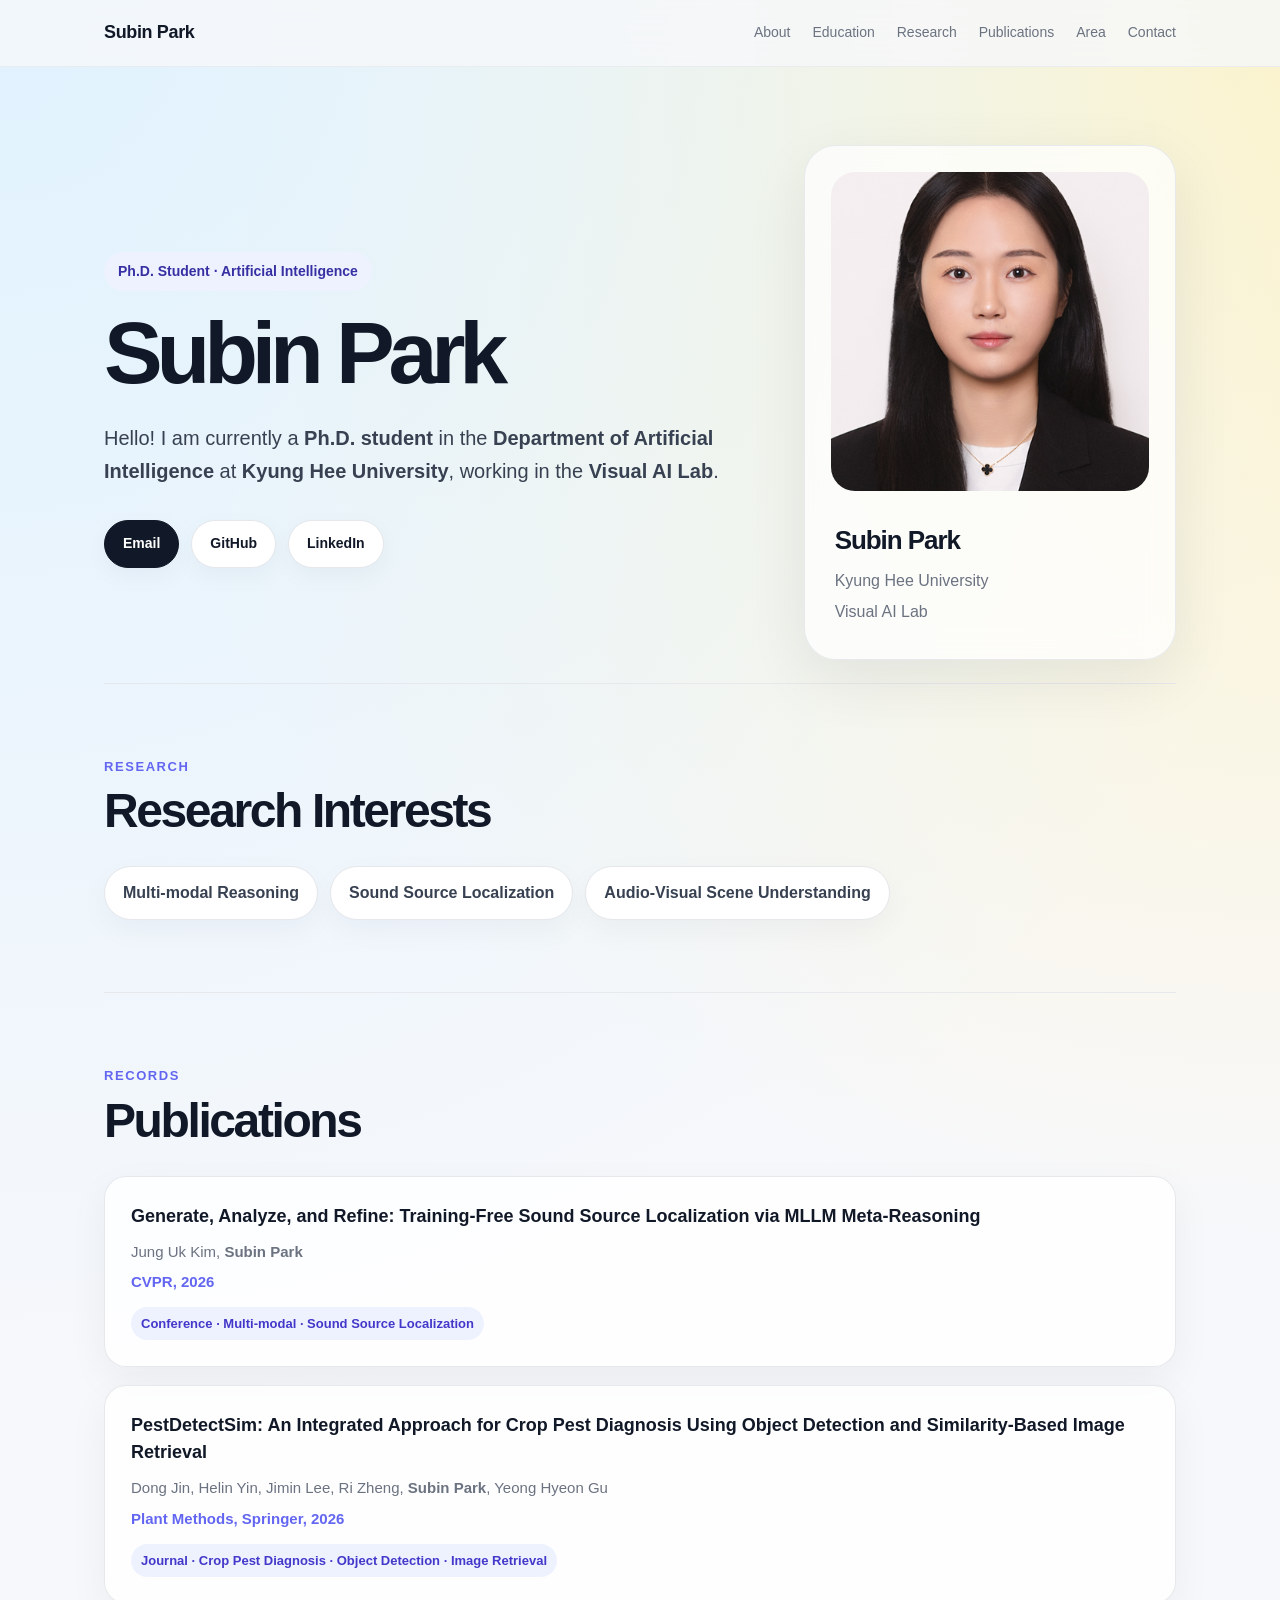
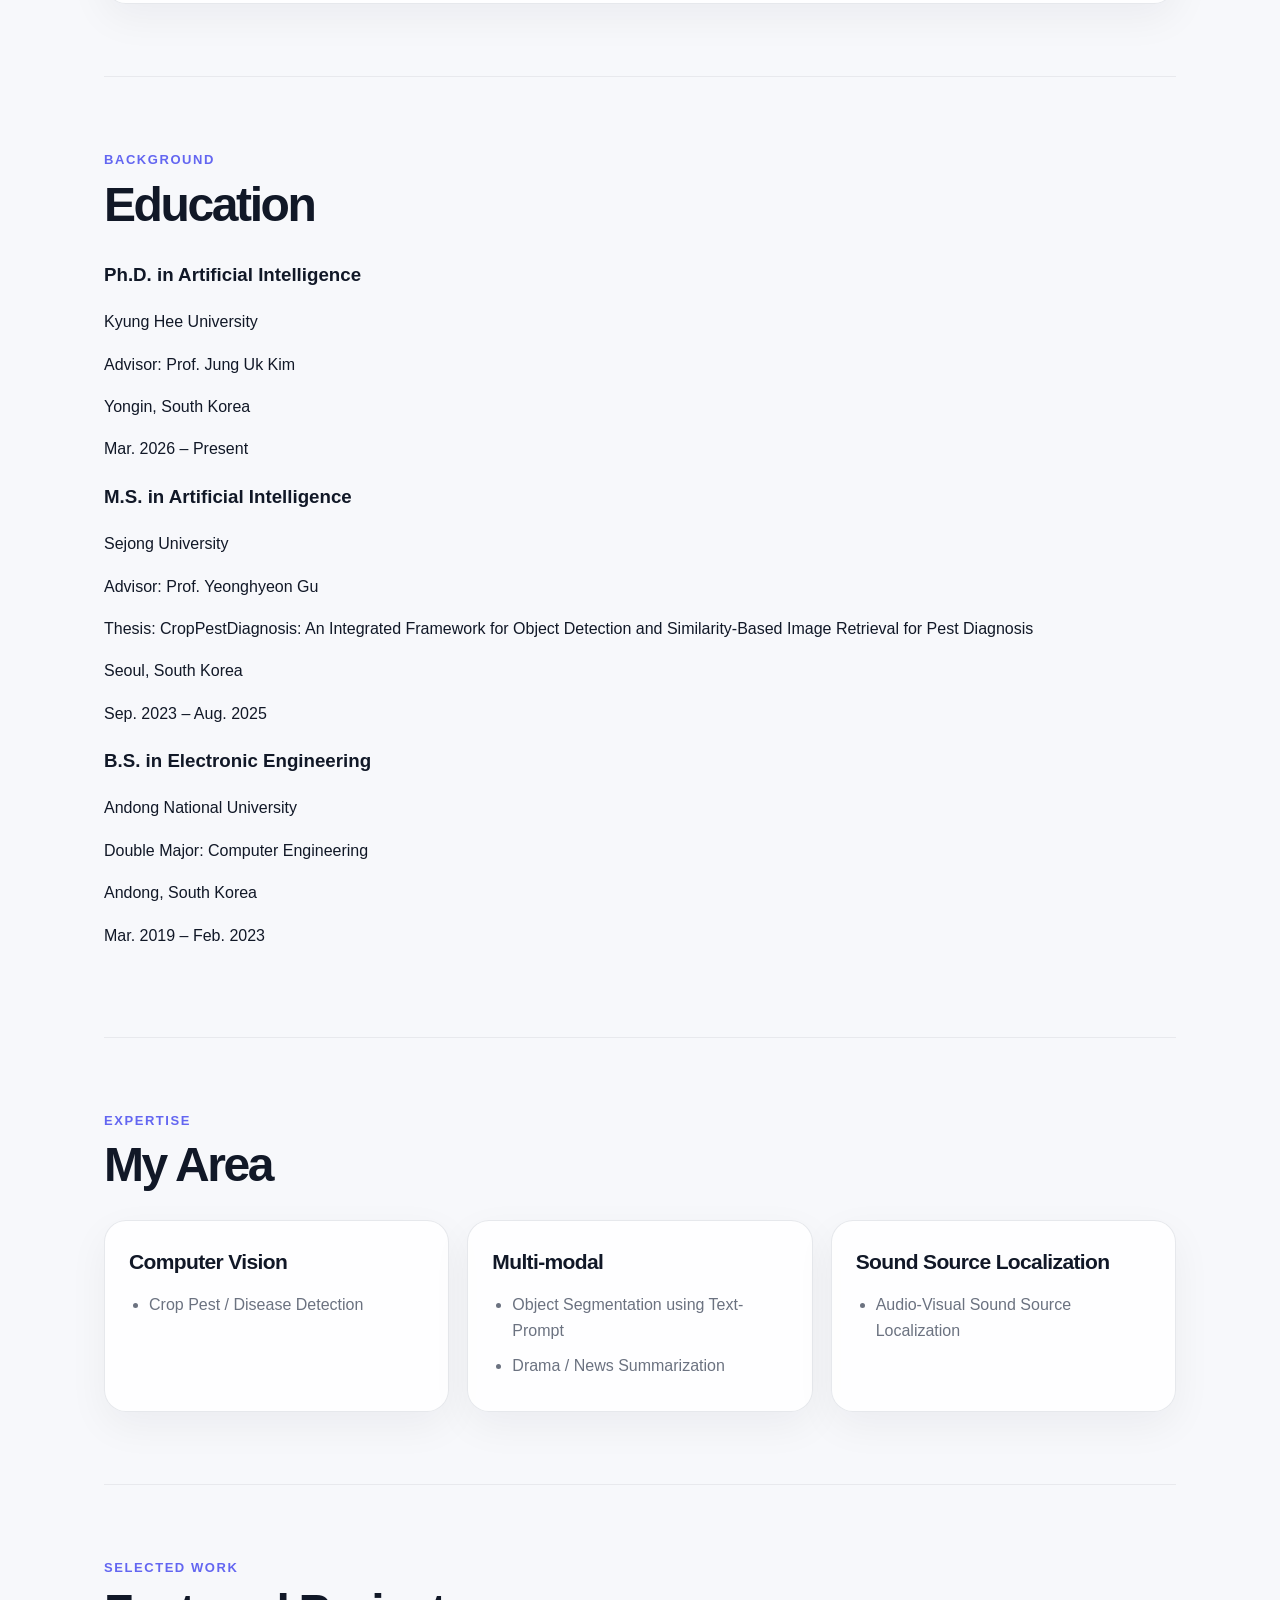
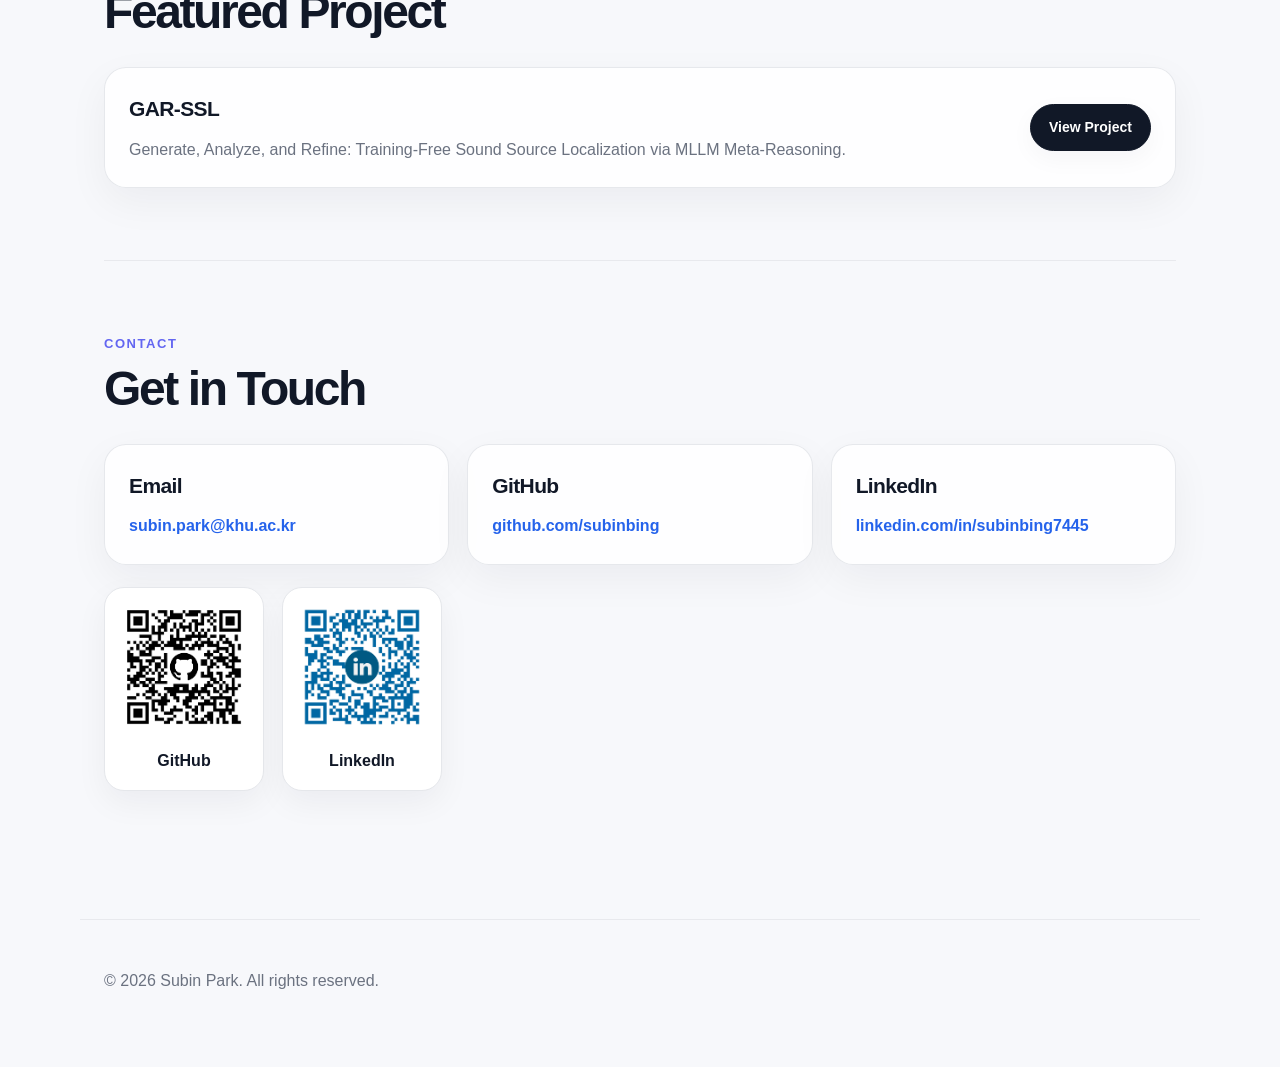
==== index.html @ 27c2e856 "Remove publication item from index.html Removed publication details for CropPestDiagnosis." ====
<!DOCTYPE html>
<html lang="en">
<head>
  <meta charset="UTF-8" />
  <meta name="viewport" content="width=device-width, initial-scale=1.0" />
  <title>Subin Park</title>
  <link rel="stylesheet" href="style.css" />
</head>

<body>
  <header class="site-header">
    <nav class="nav">
      <a href="#about" class="logo">Subin Park</a>
      <div class="nav-links">
        <a href="#about">About</a>
        <a href="#education">Education</a>
        <a href="#research">Research</a>
        <a href="#publications">Publications</a>
        <a href="#area">Area</a>
        <a href="#contact">Contact</a>
      </div>
    </nav>
  </header>

  <main>
    <!-- Hero -->
    <section id="about" class="hero">
      <div class="hero-text">
        <p class="eyebrow">Ph.D. Student · Artificial Intelligence</p>
        <h1>Subin Park</h1>

        <p class="intro">
          Hello! I am currently a <strong>Ph.D. student</strong> in the
          <strong>Department of Artificial Intelligence</strong> at
          <strong>Kyung Hee University</strong>, working in the
          <strong>Visual AI Lab</strong>.
        </p>

        <div class="hero-buttons">
          <a href="mailto:subin.park@khu.ac.kr" class="button primary">Email</a>
          <a href="https://github.com/subinbing" class="button" target="_blank">GitHub</a>
          <a href="https://www.linkedin.com/in/subinbing7445/" class="button" target="_blank">LinkedIn</a>
        </div>
      </div>

      <div class="hero-card">
        <img src="assets/profile.jpg" alt="Subin Park" class="profile-img" />
        <div class="profile-info">
          <h2>Subin Park</h2>
          <p>Kyung Hee University</p>
          <p>Visual AI Lab</p>
        </div>
      </div>
    </section>

    <!-- Research Interests -->
    <section id="research" class="section">
      <div class="section-title">
        <span>Research</span>
        <h2>Research Interests</h2>
      </div>
    
      <div class="tag-list">
        <span>Multi-modal Reasoning</span>
        <span>Sound Source Localization</span>
        <span>Audio-Visual Scene Understanding</span>
      </div>
    </section>

    <!-- Publications -->
    <section id="publications" class="section">
      <div class="section-title">
        <span>Records</span>
        <h2>Publications</h2>
      </div>

      <div class="publication-list">
        <div class="publication-item">
          <p class="pub-title">
            Generate, Analyze, and Refine: Training-Free Sound Source Localization via MLLM Meta-Reasoning
          </p>
          <p class="pub-authors">
            Jung Uk Kim, <strong>Subin Park</strong>
          </p>
          <p class="pub-venue">
            CVPR, 2026
          </p>
          <p class="pub-tags">
            Conference · Multi-modal · Sound Source Localization
          </p>
        </div>

        <div class="publication-item">
          <p class="pub-title">
            PestDetectSim: An Integrated Approach for Crop Pest Diagnosis Using Object Detection and Similarity-Based Image Retrieval
          </p>
          <p class="pub-authors">
            Dong Jin, Helin Yin, Jimin Lee, Ri Zheng, <strong>Subin Park</strong>, Yeong Hyeon Gu
          </p>
          <p class="pub-venue">
            Plant Methods, Springer, 2026
          </p>
          <p class="pub-tags">
            Journal · Crop Pest Diagnosis · Object Detection · Image Retrieval
          </p>
        </div>
      </div>
    </section>

    <!-- Education -->
    <section id="education" class="section">
      <div class="section-title">
        <span>Background</span>
        <h2>Education</h2>
      </div>
    
      <div class="education-list">
        <div class="education-item">
          <div class="education-main">
            <div>
              <h3>Ph.D. in Artificial Intelligence</h3>
              <p class="education-school">Kyung Hee University</p>
              <p class="education-detail">
                Advisor: Prof. Jung Uk Kim
              </p>
            </div>
    
            <div class="education-meta">
              <p>Yongin, South Korea</p>
              <p>Mar. 2026 – Present</p>
            </div>
          </div>
        </div>
    
        <div class="education-item">
          <div class="education-main">
            <div>
              <h3>M.S. in Artificial Intelligence</h3>
              <p class="education-school">Sejong University</p>
              <p class="education-detail">
                Advisor: Prof. Yeonghyeon Gu
              </p>
              <p class="education-detail">
                Thesis: CropPestDiagnosis: An Integrated Framework for Object Detection and
                Similarity-Based Image Retrieval for Pest Diagnosis
              </p>
            </div>
    
            <div class="education-meta">
              <p>Seoul, South Korea</p>
              <p>Sep. 2023 – Aug. 2025</p>
            </div>
          </div>
        </div>
    
        <div class="education-item">
          <div class="education-main">
            <div>
              <h3>B.S. in Electronic Engineering</h3>
              <p class="education-school">Andong National University</p>
              <p class="education-detail">
                Double Major: Computer Engineering
              </p>
            </div>
    
            <div class="education-meta">
              <p>Andong, South Korea</p>
              <p>Mar. 2019 – Feb. 2023</p>
            </div>
          </div>
        </div>
      </div>
    </section>
    
    <!-- My Area -->
    <section id="area" class="section">
      <div class="section-title">
        <span>Expertise</span>
        <h2>My Area</h2>
      </div>

      <div class="area-grid">
        <div class="area-card">
          <h3>Computer Vision</h3>
          <ul>
            <li>Crop Pest / Disease Detection</li>
          </ul>
        </div>

        <div class="area-card">
          <h3>Multi-modal</h3>
          <ul>
            <li>Object Segmentation using Text-Prompt</li>
            <li>Drama / News Summarization</li>
          </ul>
        </div>

        <div class="area-card">
          <h3>Sound Source Localization</h3>
          <ul>
            <li>Audio-Visual Sound Source Localization</li>
          </ul>
        </div>
      </div>
    </section>

    <!-- Featured Project -->
    <section class="section">
      <div class="section-title">
        <span>Selected Work</span>
        <h2>Featured Project</h2>
      </div>

      <div class="project-card">
        <div>
          <h3>GAR-SSL</h3>
          <p>
            Generate, Analyze, and Refine: Training-Free Sound Source Localization
            via MLLM Meta-Reasoning.
          </p>
        </div>
        <a href="https://visualaikhu.github.io/GAR-SSL/" target="_blank" class="button primary">
          View Project
        </a>
      </div>
    </section>

    <!-- Contact -->
    <section id="contact" class="section contact-section">
      <div class="section-title">
        <span>Contact</span>
        <h2>Get in Touch</h2>
      </div>

      <div class="contact-grid">
        <div class="contact-card">
          <h3>Email</h3>
          <a href="mailto:subin.park@khu.ac.kr">subin.park@khu.ac.kr</a>
        </div>

        <div class="contact-card">
          <h3>GitHub</h3>
          <a href="https://github.com/subinbing" target="_blank">github.com/subinbing</a>
        </div>

        <div class="contact-card">
          <h3>LinkedIn</h3>
          <a href="https://www.linkedin.com/in/subinbing7445/" target="_blank">linkedin.com/in/subinbing7445</a>
        </div>
      </div>

      <div class="qr-grid">
        <div class="qr-card">
          <img src="assets/qr-code-github.png" alt="GitHub QR Code" />
          <p>GitHub</p>
        </div>

        <div class="qr-card">
          <img src="assets/qr-code-linkedin.png" alt="LinkedIn QR Code" />
          <p>LinkedIn</p>
        </div>
      </div>
    </section>
  </main>

  <footer>
    <p>© 2026 Subin Park. All rights reserved.</p>
  </footer>
</body>
</html>
---- style.css ----
:root {
  --bg: #f7f8fb;
  --card: #ffffff;
  --text: #111827;
  --muted: #6b7280;
  --line: #e5e7eb;
  --primary: #111827;
  --soft: #eef2ff;
  --radius: 22px;
  --shadow: 0 20px 60px rgba(15, 23, 42, 0.08);
}

* {
  box-sizing: border-box;
}

html {
  scroll-behavior: smooth;
}

body {
  margin: 0;
  font-family: Inter, -apple-system, BlinkMacSystemFont, "Segoe UI", Arial, sans-serif;
  color: var(--text);
  background:
    radial-gradient(circle at top left, #e0f2fe 0, transparent 32%),
    radial-gradient(circle at top right, #fef3c7 0, transparent 28%),
    var(--bg);
  line-height: 1.65;
}

a {
  color: inherit;
}

.site-header {
  position: sticky;
  top: 0;
  z-index: 10;
  background: rgba(247, 248, 251, 0.8);
  backdrop-filter: blur(16px);
  border-bottom: 1px solid rgba(229, 231, 235, 0.7);
}

.nav {
  max-width: 1120px;
  margin: 0 auto;
  padding: 18px 24px;
  display: flex;
  align-items: center;
  justify-content: space-between;
}

.logo {
  font-weight: 800;
  font-size: 18px;
  text-decoration: none;
  letter-spacing: -0.02em;
}

.nav-links {
  display: flex;
  gap: 22px;
  font-size: 14px;
}

.nav-links a {
  color: var(--muted);
  text-decoration: none;
  transition: color 0.2s ease;
}

.nav-links a:hover {
  color: var(--text);
}

main {
  max-width: 1120px;
  margin: 0 auto;
  padding: 56px 24px;
}

.hero {
  min-height: 560px;
  display: grid;
  grid-template-columns: 1.4fr 0.8fr;
  align-items: center;
  gap: 48px;
}

.eyebrow {
  display: inline-flex;
  padding: 8px 14px;
  border-radius: 999px;
  background: var(--soft);
  color: #3730a3;
  font-weight: 700;
  font-size: 14px;
  margin-bottom: 20px;
}

.hero h1 {
  margin: 0;
  font-size: clamp(48px, 8vw, 88px);
  line-height: 0.95;
  letter-spacing: -0.07em;
}

.intro {
  max-width: 720px;
  margin: 28px 0 0;
  color: #374151;
  font-size: 20px;
}

.hero-buttons {
  display: flex;
  flex-wrap: wrap;
  gap: 12px;
  margin-top: 32px;
}

.button {
  display: inline-flex;
  align-items: center;
  justify-content: center;
  min-height: 44px;
  padding: 11px 18px;
  border-radius: 999px;
  border: 1px solid var(--line);
  background: var(--card);
  color: var(--text);
  text-decoration: none;
  font-weight: 700;
  font-size: 14px;
  box-shadow: 0 8px 24px rgba(15, 23, 42, 0.04);
  transition: transform 0.2s ease, box-shadow 0.2s ease;
}

.button:hover {
  transform: translateY(-2px);
  box-shadow: 0 14px 34px rgba(15, 23, 42, 0.1);
}

.button.primary {
  background: var(--primary);
  color: white;
  border-color: var(--primary);
}

.hero-card {
  background: rgba(255, 255, 255, 0.72);
  backdrop-filter: blur(18px);
  border: 1px solid rgba(229, 231, 235, 0.9);
  border-radius: 32px;
  padding: 26px;
  box-shadow: var(--shadow);
}

.profile-img {
  width: 100%;
  aspect-ratio: 1 / 1;
  object-fit: cover;
  border-radius: 24px;
  background: #eef2f7;
}

.profile-info {
  padding: 20px 4px 4px;
}

.profile-info h2 {
  margin: 0 0 6px;
  font-size: 26px;
  letter-spacing: -0.04em;
}

.profile-info p {
  margin: 4px 0;
  color: var(--muted);
}

.section {
  padding: 72px 0;
  border-top: 1px solid rgba(229, 231, 235, 0.85);
}

.section-title {
  margin-bottom: 28px;
}

.section-title span {
  display: block;
  color: #6366f1;
  font-weight: 800;
  font-size: 13px;
  text-transform: uppercase;
  letter-spacing: 0.12em;
  margin-bottom: 8px;
}

.section-title h2 {
  margin: 0;
  font-size: clamp(32px, 4vw, 48px);
  line-height: 1.1;
  letter-spacing: -0.05em;
}

.tag-list {
  display: flex;
  flex-wrap: wrap;
  gap: 12px;
}

.tag-list span {
  padding: 13px 18px;
  border-radius: 999px;
  background: var(--card);
  border: 1px solid var(--line);
  color: #374151;
  font-weight: 700;
  box-shadow: 0 10px 30px rgba(15, 23, 42, 0.04);
}

.link-grid,
.area-grid,
.contact-grid {
  display: grid;
  grid-template-columns: repeat(4, 1fr);
  gap: 18px;
}

.link-card,
.area-card,
.contact-card,
.project-card {
  background: rgba(255, 255, 255, 0.82);
  border: 1px solid rgba(229, 231, 235, 0.95);
  border-radius: var(--radius);
  padding: 24px;
  box-shadow: 0 14px 40px rgba(15, 23, 42, 0.05);
}

.link-card {
  min-height: 170px;
  text-decoration: none;
  transition: transform 0.2s ease, box-shadow 0.2s ease;
}

.link-card:hover {
  transform: translateY(-4px);
  box-shadow: var(--shadow);
}

.link-card h3,
.area-card h3,
.contact-card h3,
.project-card h3 {
  margin: 0 0 10px;
  font-size: 21px;
  letter-spacing: -0.03em;
}

.link-card p,
.area-card p,
.contact-card p,
.project-card p {
  margin: 0;
  color: var(--muted);
}

.timeline {
  display: grid;
  gap: 18px;
}

.timeline-item {
  display: grid;
  grid-template-columns: 180px 1fr;
  gap: 24px;
  padding: 26px;
  background: rgba(255, 255, 255, 0.82);
  border: 1px solid rgba(229, 231, 235, 0.95);
  border-radius: var(--radius);
  box-shadow: 0 14px 40px rgba(15, 23, 42, 0.04);
}

.timeline-date {
  color: #6366f1;
  font-weight: 800;
}

.timeline-content h3 {
  margin: 0 0 6px;
  font-size: 24px;
  letter-spacing: -0.03em;
}

.timeline-content p {
  margin: 5px 0;
  color: var(--muted);
}

.timeline-content .degree {
  color: var(--text);
  font-weight: 800;
}

.area-grid {
  grid-template-columns: repeat(3, 1fr);
}

.area-card ul {
  margin: 12px 0 0;
  padding-left: 20px;
  color: var(--muted);
}

.area-card li {
  margin: 8px 0;
}

.project-card {
  display: flex;
  align-items: center;
  justify-content: space-between;
  gap: 24px;
}

.project-card p {
  max-width: 720px;
}

.contact-grid {
  grid-template-columns: repeat(3, 1fr);
}

.contact-card a {
  color: #2563eb;
  word-break: break-word;
  text-decoration: none;
  font-weight: 700;
}

.qr-grid {
  display: flex;
  gap: 18px;
  margin-top: 22px;
  flex-wrap: wrap;
}

.qr-card {
  width: 160px;
  padding: 16px;
  border-radius: 20px;
  background: white;
  border: 1px solid var(--line);
  text-align: center;
  box-shadow: 0 12px 32px rgba(15, 23, 42, 0.05);
}

.qr-card img {
  width: 100%;
  border-radius: 14px;
}

.qr-card p {
  margin: 10px 0 0;
  font-weight: 800;
}

footer {
  max-width: 1120px;
  margin: 0 auto;
  padding: 32px 24px 56px;
  color: var(--muted);
  border-top: 1px solid rgba(229, 231, 235, 0.85);
}

@media (max-width: 900px) {
  .hero {
    grid-template-columns: 1fr;
    min-height: auto;
  }

  .link-grid {
    grid-template-columns: repeat(2, 1fr);
  }

  .area-grid,
  .contact-grid {
    grid-template-columns: 1fr;
  }

  .timeline-item {
    grid-template-columns: 1fr;
  }

  .project-card {
    align-items: flex-start;
    flex-direction: column;
  }
}

@media (max-width: 640px) {
  .nav {
    align-items: flex-start;
    flex-direction: column;
    gap: 12px;
  }

  .nav-links {
    flex-wrap: wrap;
    gap: 12px;
  }

  main {
    padding: 36px 18px;
  }

  .hero h1 {
    font-size: 54px;
  }

  .intro {
    font-size: 17px;
  }

  .link-grid {
    grid-template-columns: 1fr;
  }
}

.publication-list {
  display: grid;
  gap: 18px;
}

.publication-item {
  background: rgba(255, 255, 255, 0.82);
  border: 1px solid rgba(229, 231, 235, 0.95);
  border-radius: var(--radius);
  padding: 26px;
  box-shadow: 0 14px 40px rgba(15, 23, 42, 0.05);
}

.pub-title {
  color: var(--text) !important;
  font-weight: 800;
  font-size: 18px;
  line-height: 1.5;
  margin: 0 0 10px !important;
}

.pub-authors {
  font-size: 15px;
  margin: 0 0 6px !important;
  color: var(--muted);
}

.pub-venue {
  font-size: 15px;
  color: #6366f1 !important;
  font-weight: 800;
  margin: 0 0 8px !important;
}

.pub-tags {
  display: inline-block;
  margin: 4px 0 0 !important;
  padding: 6px 10px;
  border-radius: 999px;
  background: #eef2ff;
  color: #4338ca !important;
  font-size: 13px;
  font-weight: 700;
}
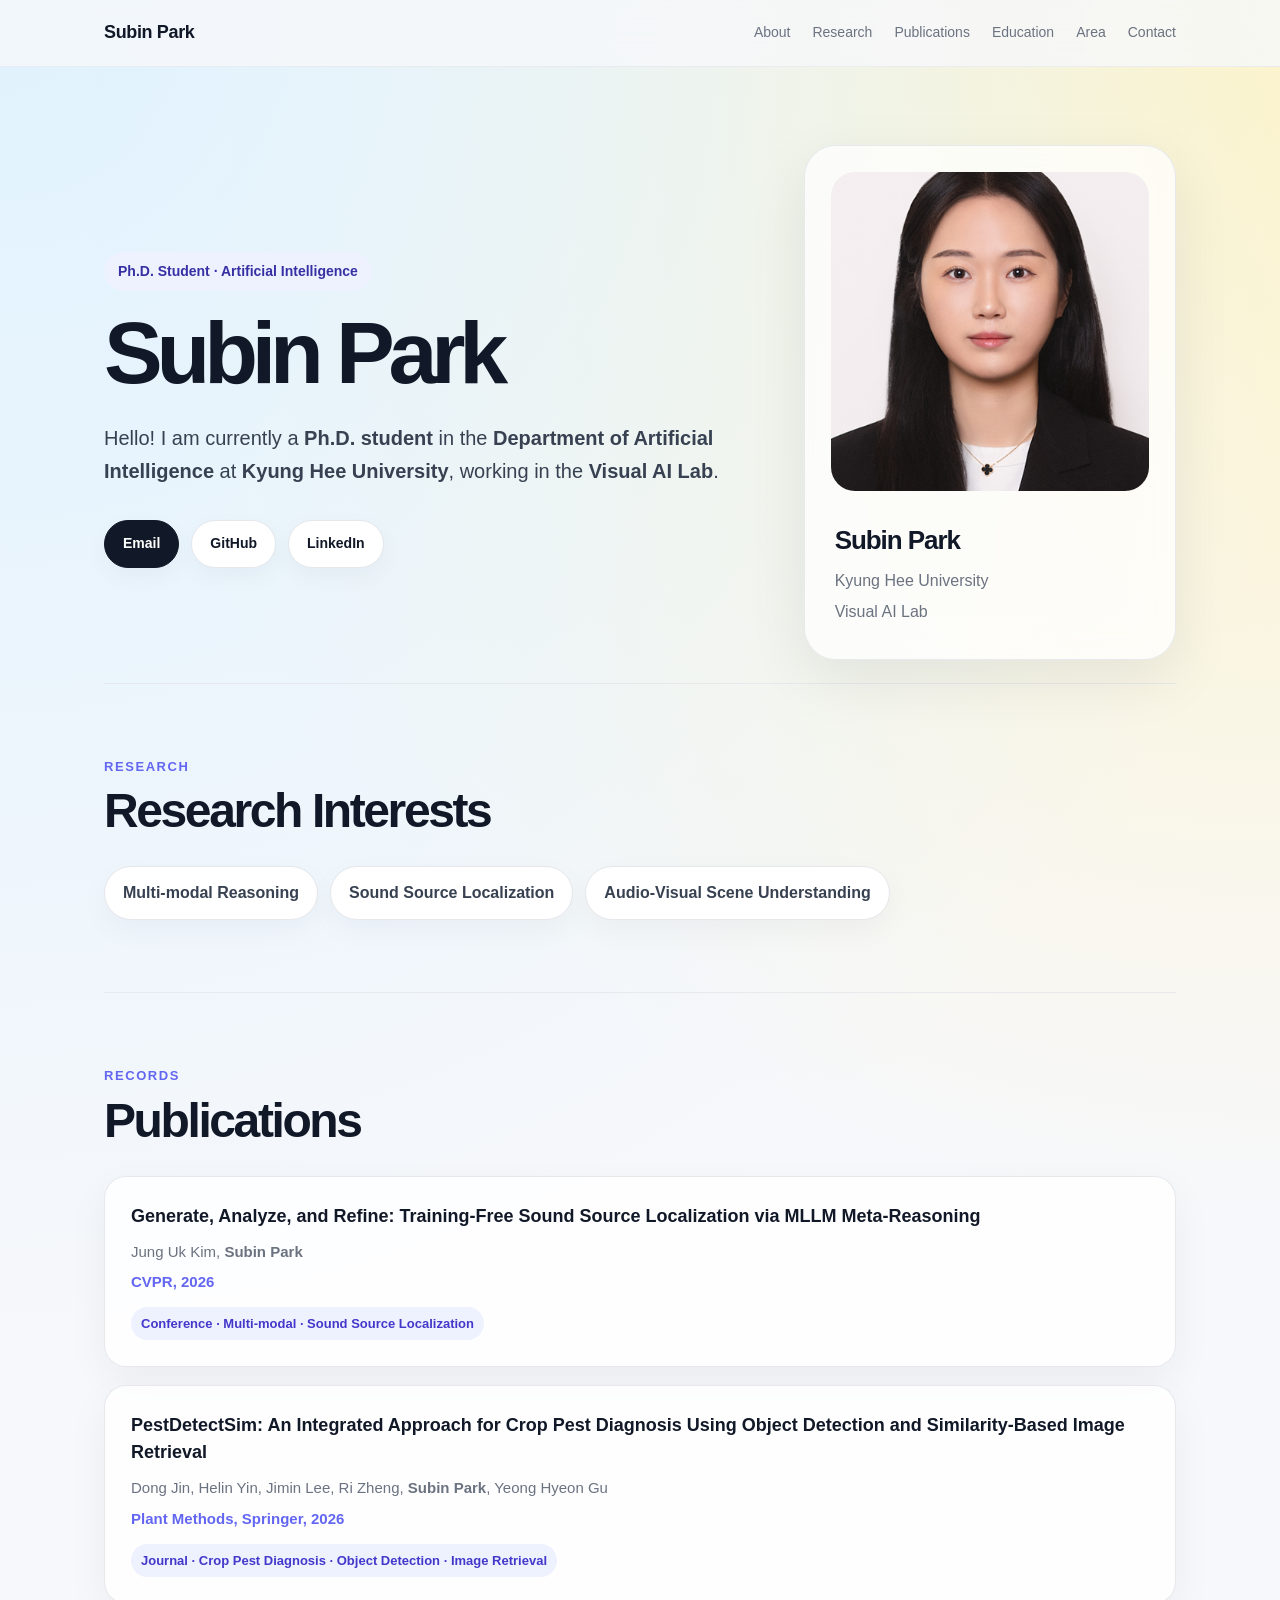
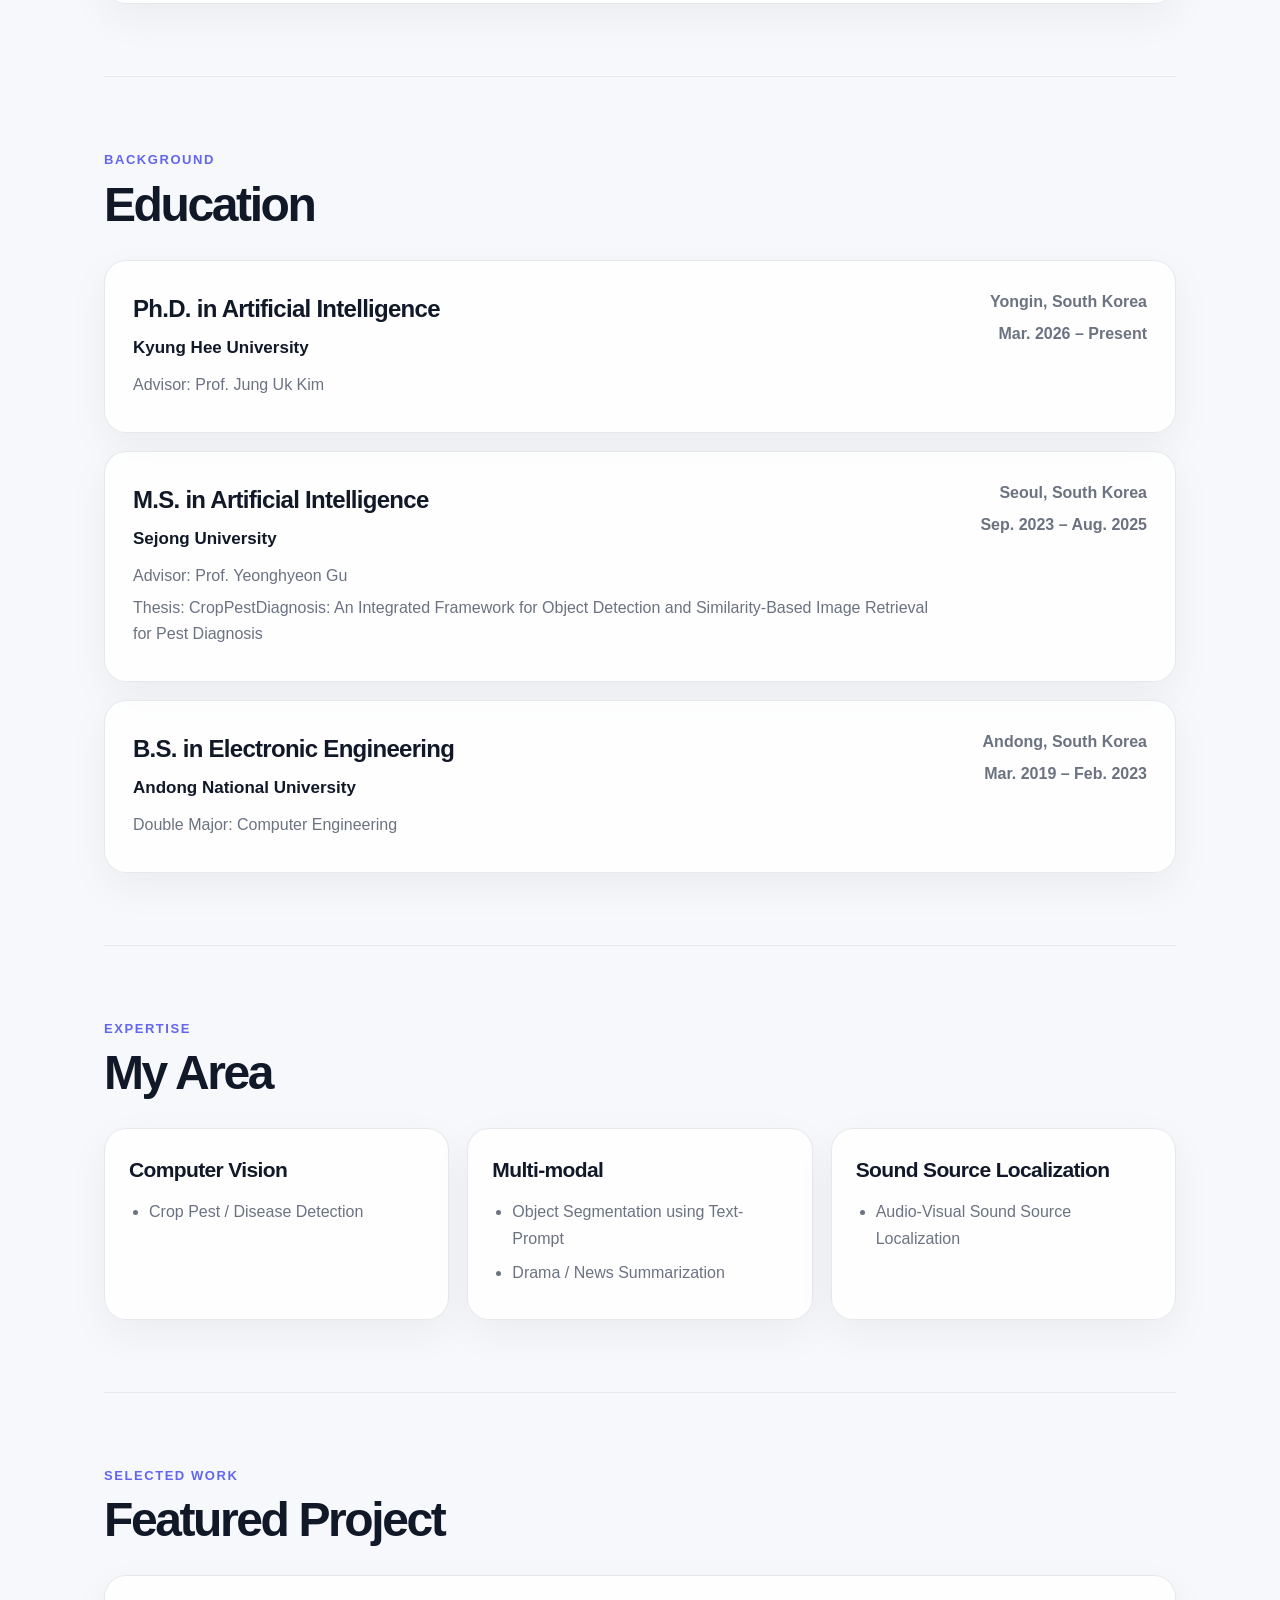
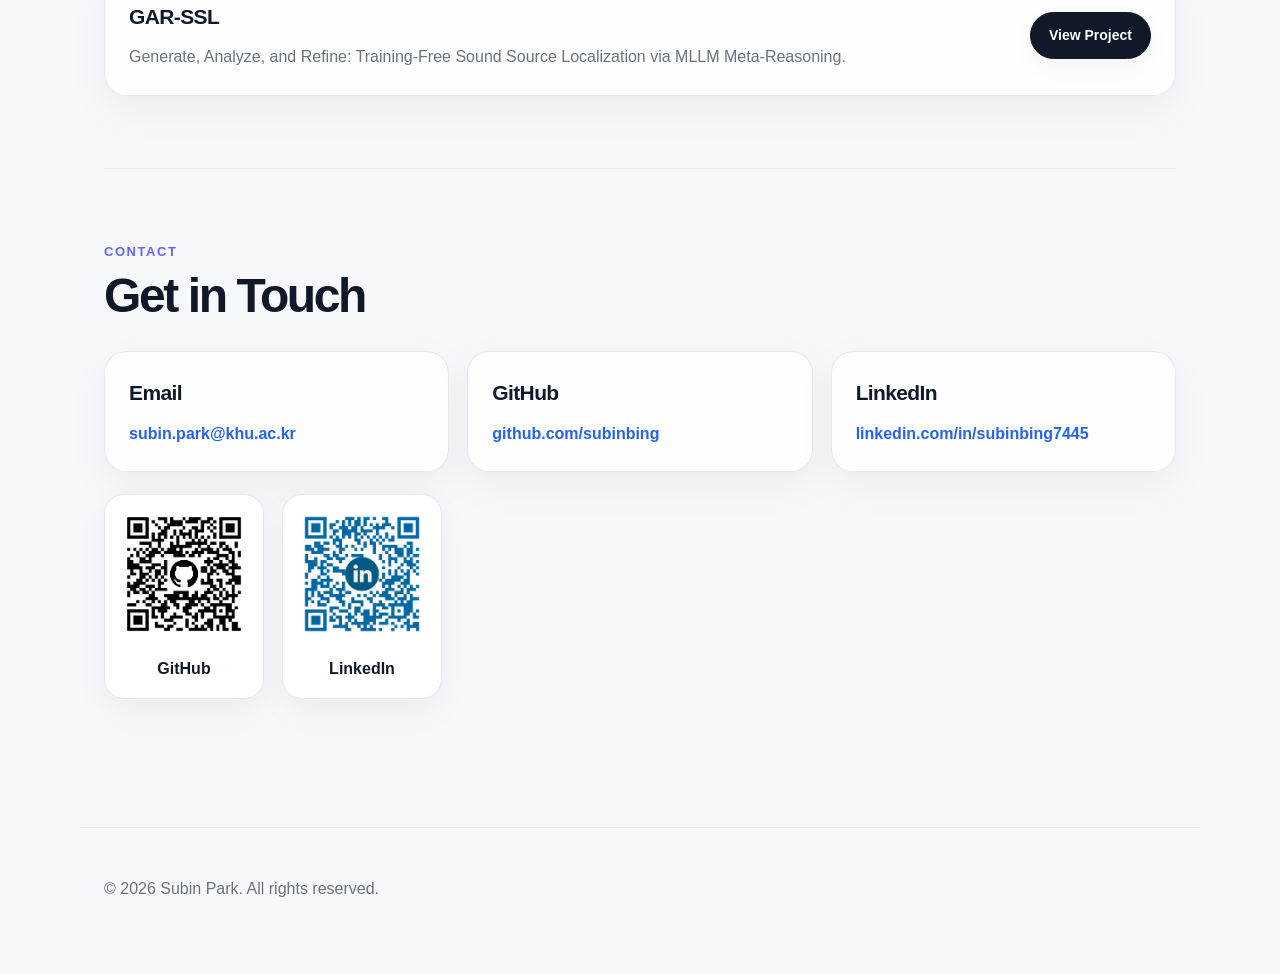
==== commit 49ffcd66: "Restore Education link in navigation" ====
--- a/index.html
+++ b/index.html
@@ -13,9 +13,9 @@
       <a href="#about" class="logo">Subin Park</a>
       <div class="nav-links">
         <a href="#about">About</a>
-        <a href="#education">Education</a>
         <a href="#research">Research</a>
         <a href="#publications">Publications</a>
+        <a href="#education">Education</a>
         <a href="#area">Area</a>
         <a href="#contact">Contact</a>
       </div>
--- a/style.css
+++ b/style.css
@@ -475,3 +475,63 @@
   font-size: 13px;
   font-weight: 700;
 }
+
+.education-list {
+  display: grid;
+  gap: 18px;
+}
+
+.education-item {
+  background: rgba(255, 255, 255, 0.82);
+  border: 1px solid rgba(229, 231, 235, 0.95);
+  border-radius: var(--radius);
+  padding: 28px;
+  box-shadow: 0 14px 40px rgba(15, 23, 42, 0.05);
+}
+
+.education-main {
+  display: grid;
+  grid-template-columns: 1fr auto;
+  gap: 24px;
+  align-items: start;
+}
+
+.education-main h3 {
+  margin: 0 0 6px;
+  font-size: 24px;
+  letter-spacing: -0.03em;
+}
+
+.education-school {
+  margin: 0 0 10px;
+  color: var(--text);
+  font-weight: 800;
+  font-size: 17px;
+}
+
+.education-detail {
+  margin: 5px 0;
+  color: var(--muted);
+}
+
+.education-meta {
+  min-width: 190px;
+  text-align: right;
+  color: var(--muted);
+  font-weight: 700;
+}
+
+.education-meta p {
+  margin: 0 0 6px;
+}
+
+@media (max-width: 900px) {
+  .education-main {
+    grid-template-columns: 1fr;
+  }
+
+  .education-meta {
+    text-align: left;
+    min-width: auto;
+  }
+}
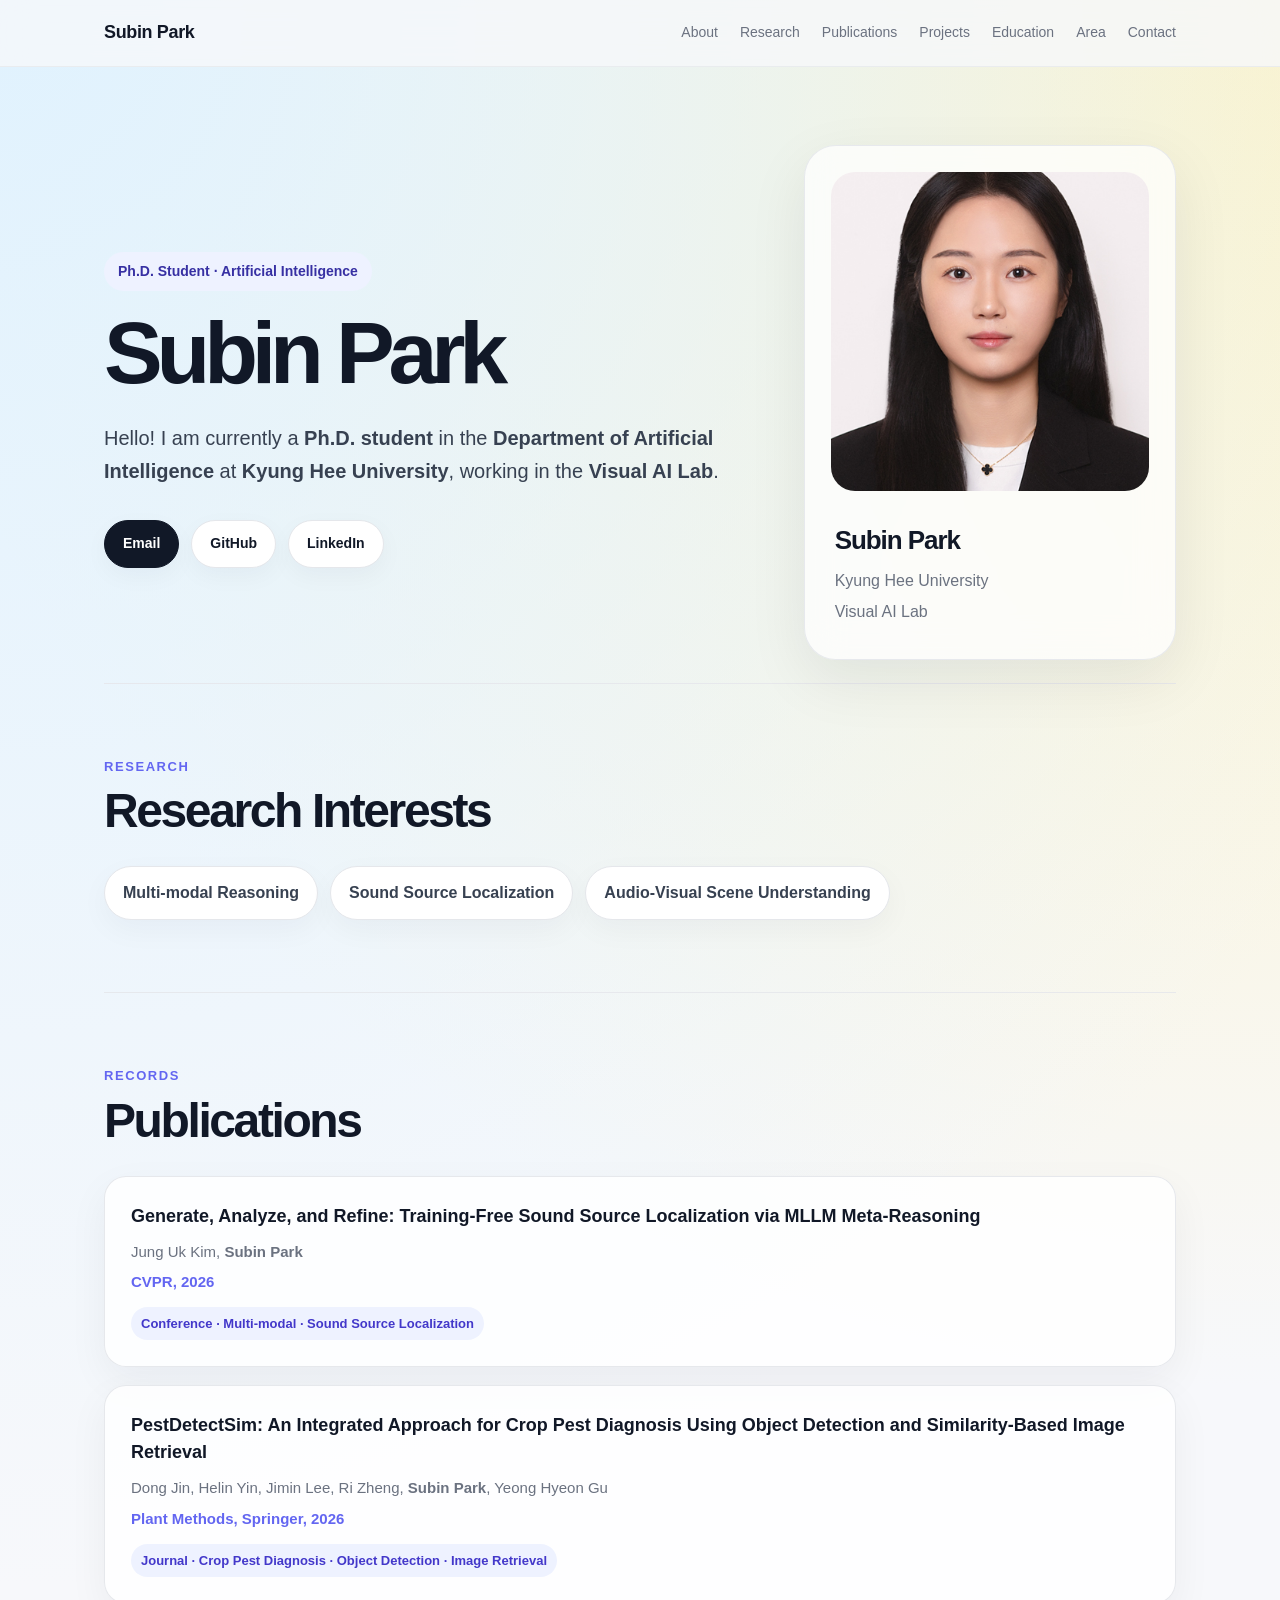
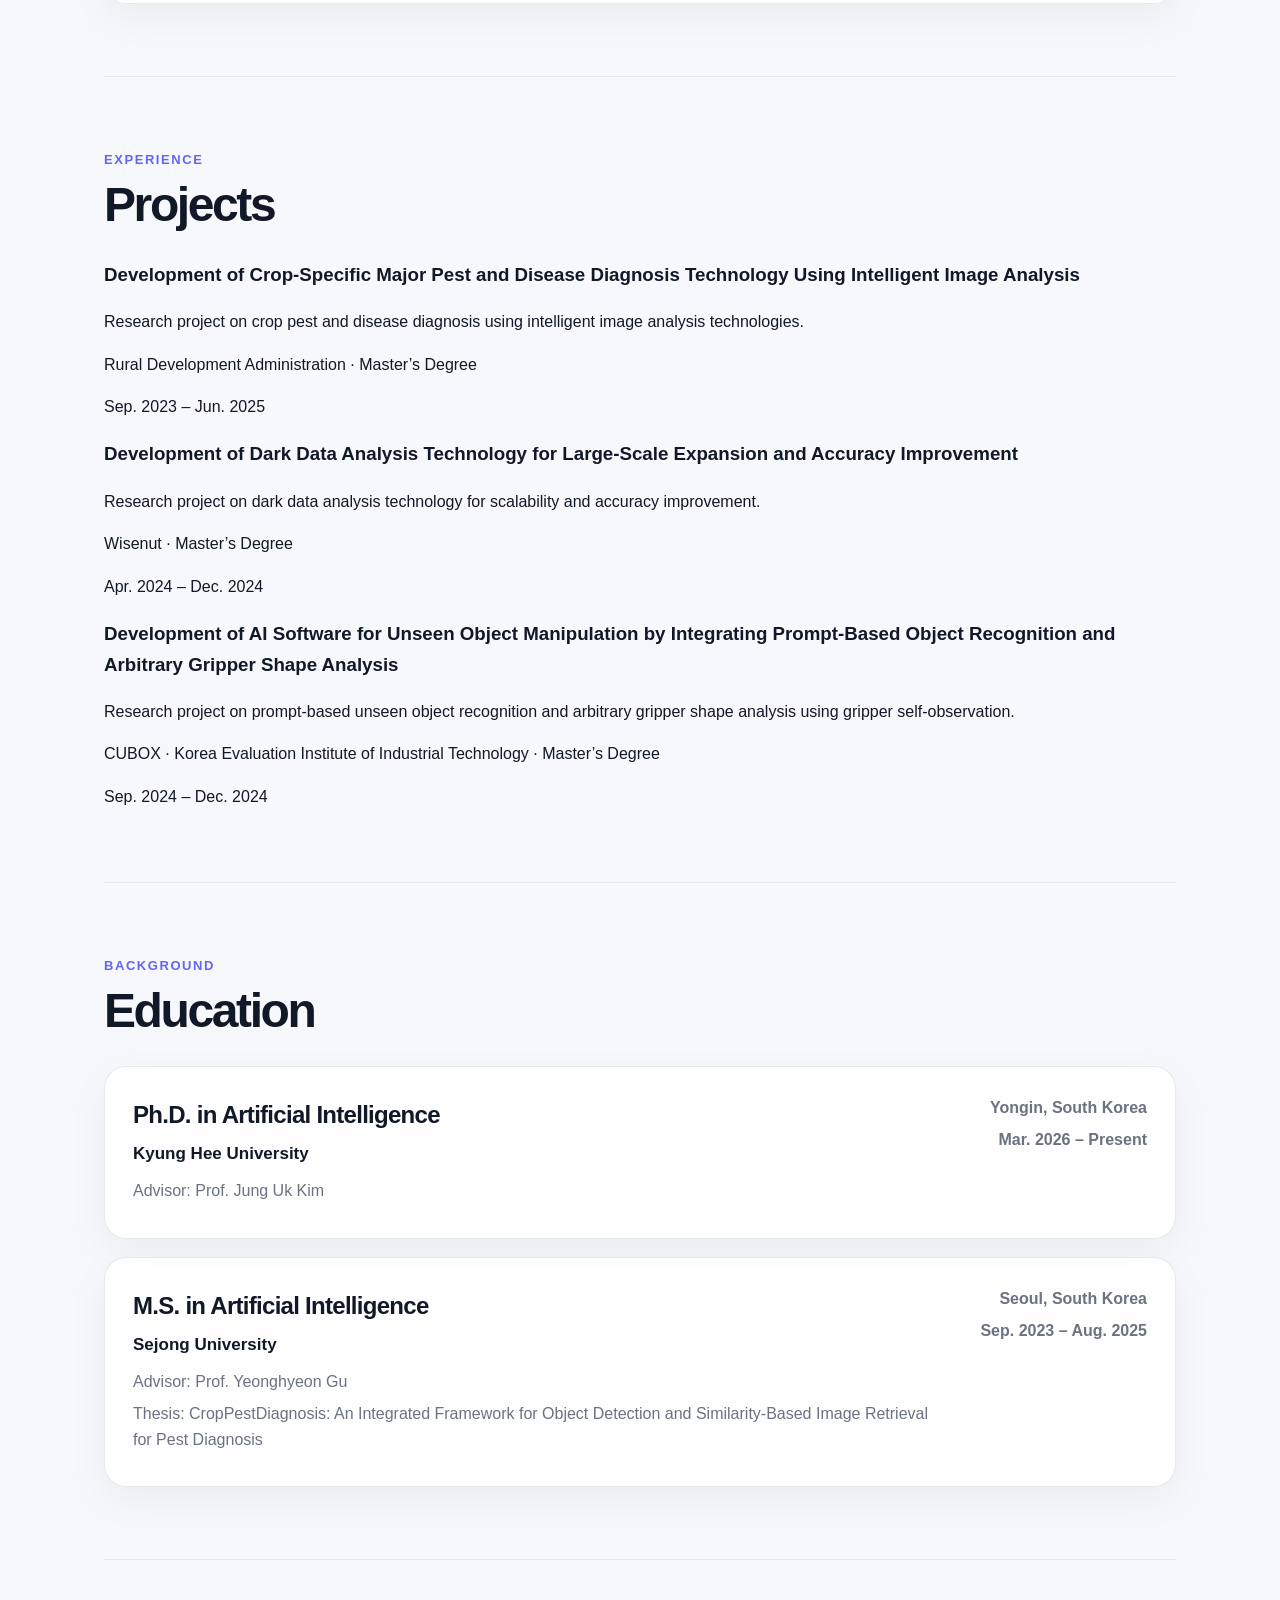
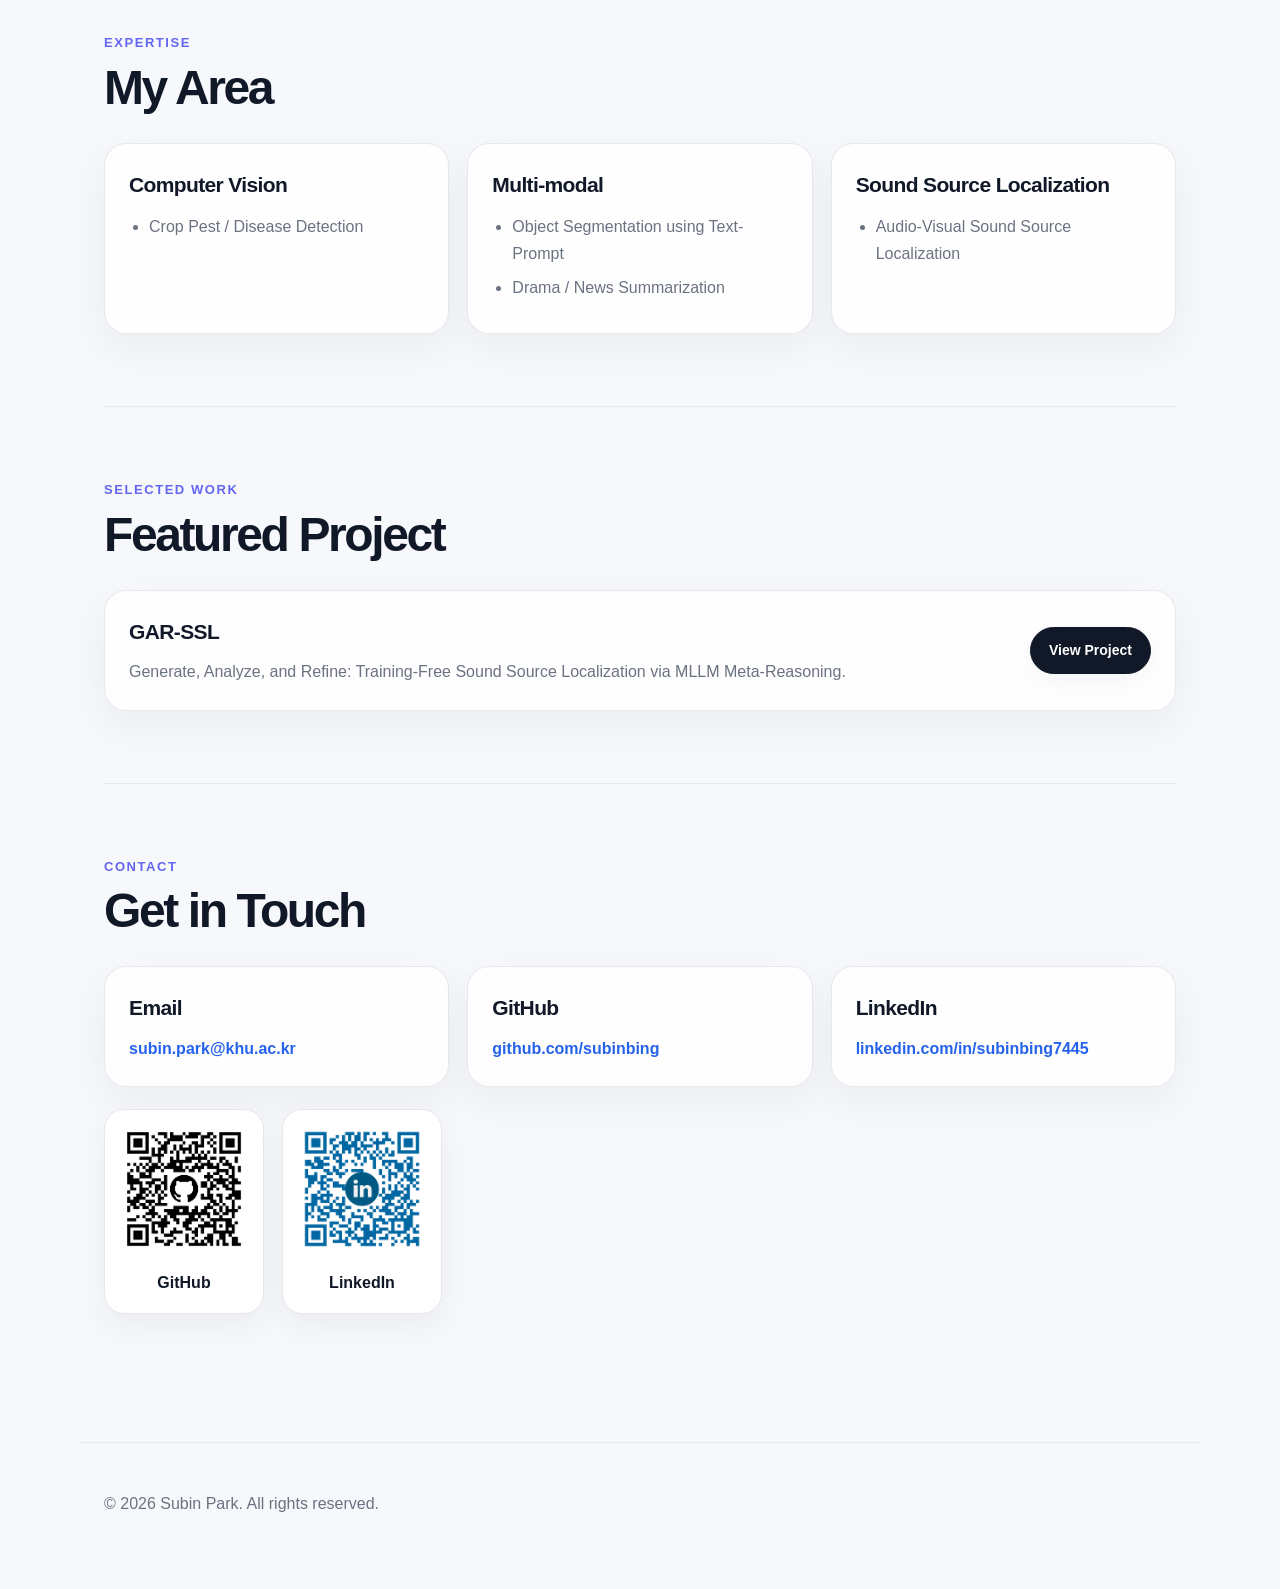
==== commit c87965a1: "Update index.html" ====
--- a/index.html
+++ b/index.html
@@ -15,6 +15,7 @@
         <a href="#about">About</a>
         <a href="#research">Research</a>
         <a href="#publications">Publications</a>
+        <a href="#projects">Projects</a>
         <a href="#education">Education</a>
         <a href="#area">Area</a>
         <a href="#contact">Contact</a>
@@ -103,6 +104,64 @@
           <p class="pub-tags">
             Journal · Crop Pest Diagnosis · Object Detection · Image Retrieval
           </p>
+        </div>
+      </div>
+    </section>
+
+    <!-- Projects -->
+    <section id="projects" class="section">
+      <div class="section-title">
+        <span>Experience</span>
+        <h2>Projects</h2>
+      </div>
+    
+      <div class="project-list">
+        <div class="project-item">
+          <div class="project-content">
+            <h3>Development of Crop-Specific Major Pest and Disease Diagnosis Technology Using Intelligent Image Analysis</h3>
+            <p>
+              Research project on crop pest and disease diagnosis using intelligent image analysis technologies.
+            </p>
+            <p class="project-meta">
+              Rural Development Administration · Master’s Degree
+            </p>
+          </div>
+    
+          <div class="project-date">
+            Sep. 2023 – Jun. 2025
+          </div>
+        </div>
+    
+        <div class="project-item">
+          <div class="project-content">
+            <h3>Development of Dark Data Analysis Technology for Large-Scale Expansion and Accuracy Improvement</h3>
+            <p>
+              Research project on dark data analysis technology for scalability and accuracy improvement.
+            </p>
+            <p class="project-meta">
+              Wisenut · Master’s Degree
+            </p>
+          </div>
+    
+          <div class="project-date">
+            Apr. 2024 – Dec. 2024
+          </div>
+        </div>
+    
+        <div class="project-item">
+          <div class="project-content">
+            <h3>Development of AI Software for Unseen Object Manipulation by Integrating Prompt-Based Object Recognition and Arbitrary Gripper Shape Analysis</h3>
+            <p>
+              Research project on prompt-based unseen object recognition and arbitrary gripper shape analysis using gripper self-observation.
+            </p>
+            <p class="project-meta">
+              CUBOX · Korea Evaluation Institute of Industrial Technology · Master’s Degree
+            </p>
+          </div>
+    
+          <div class="project-date">
+            Sep. 2024 – Dec. 2024
+          </div>
         </div>
       </div>
     </section>
@@ -152,23 +211,6 @@
             </div>
           </div>
         </div>
-    
-        <div class="education-item">
-          <div class="education-main">
-            <div>
-              <h3>B.S. in Electronic Engineering</h3>
-              <p class="education-school">Andong National University</p>
-              <p class="education-detail">
-                Double Major: Computer Engineering
-              </p>
-            </div>
-    
-            <div class="education-meta">
-              <p>Andong, South Korea</p>
-              <p>Mar. 2019 – Feb. 2023</p>
-            </div>
-          </div>
-        </div>
       </div>
     </section>
     
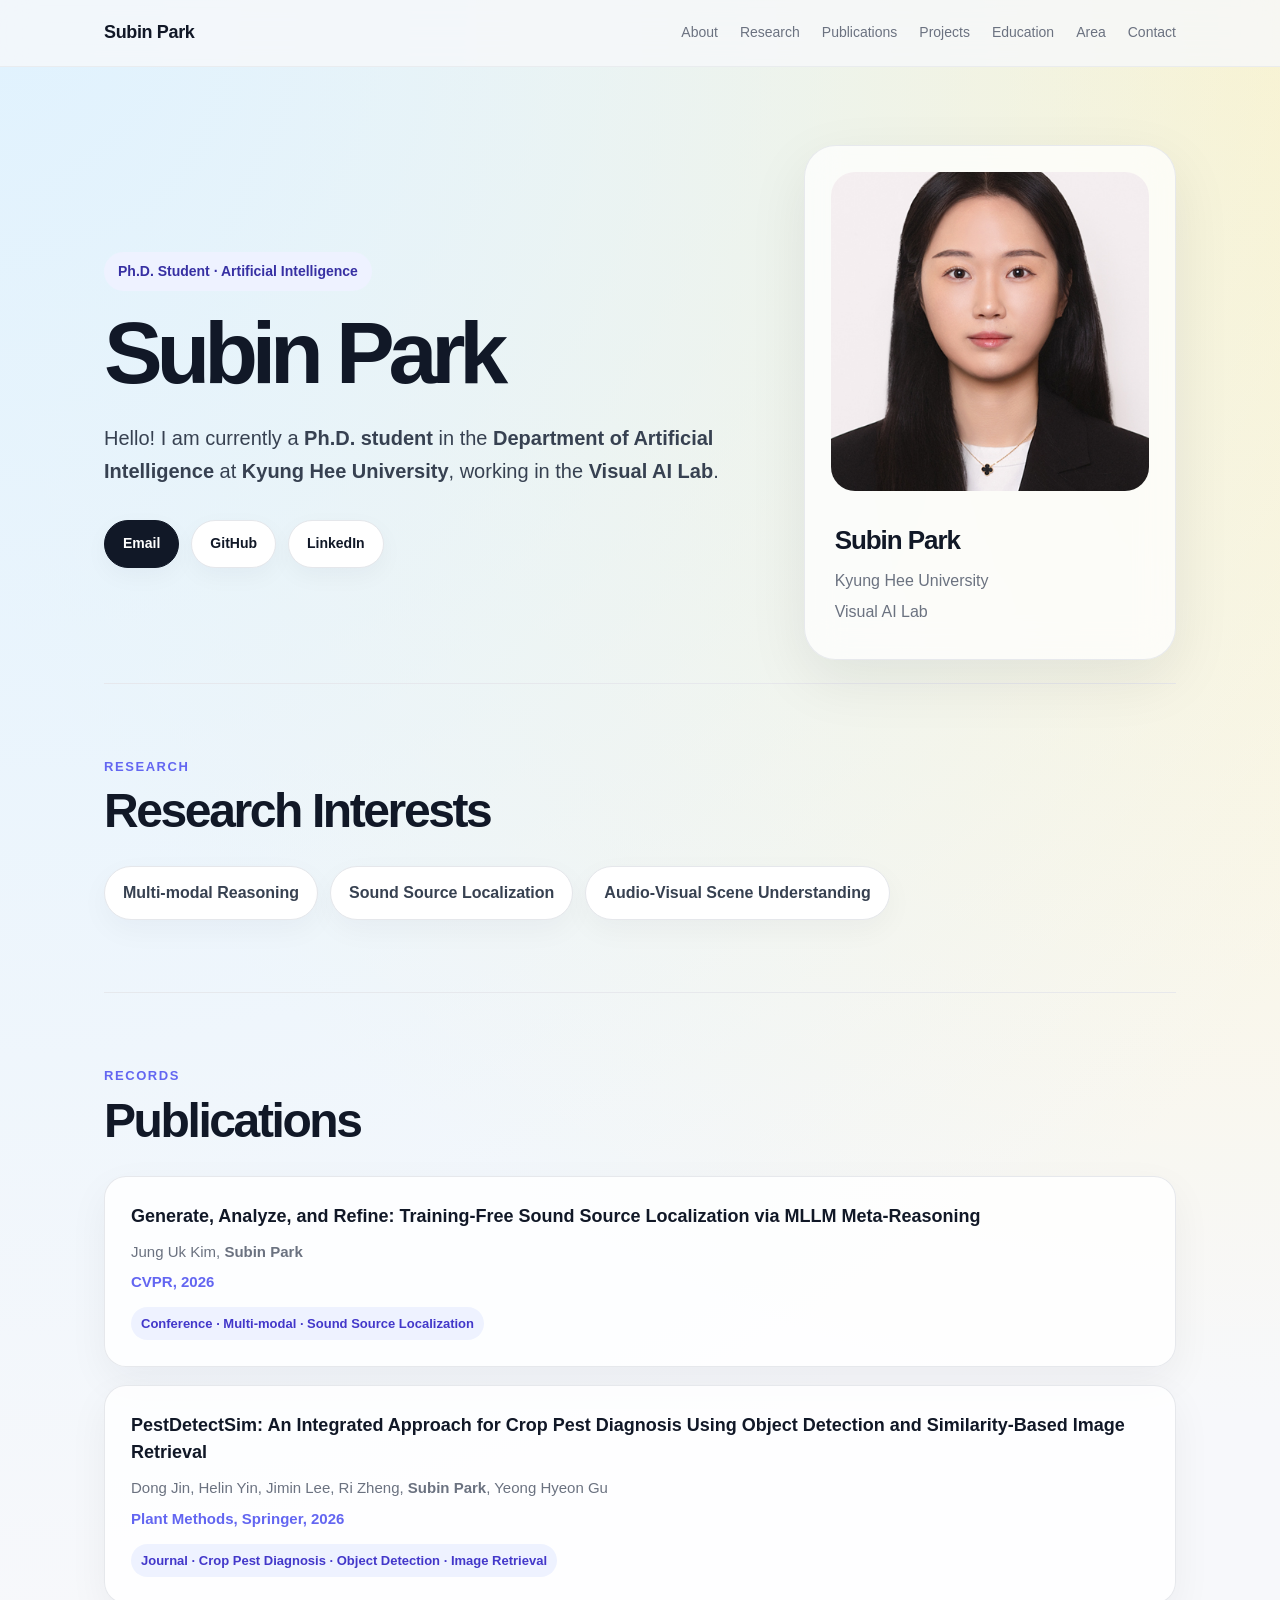
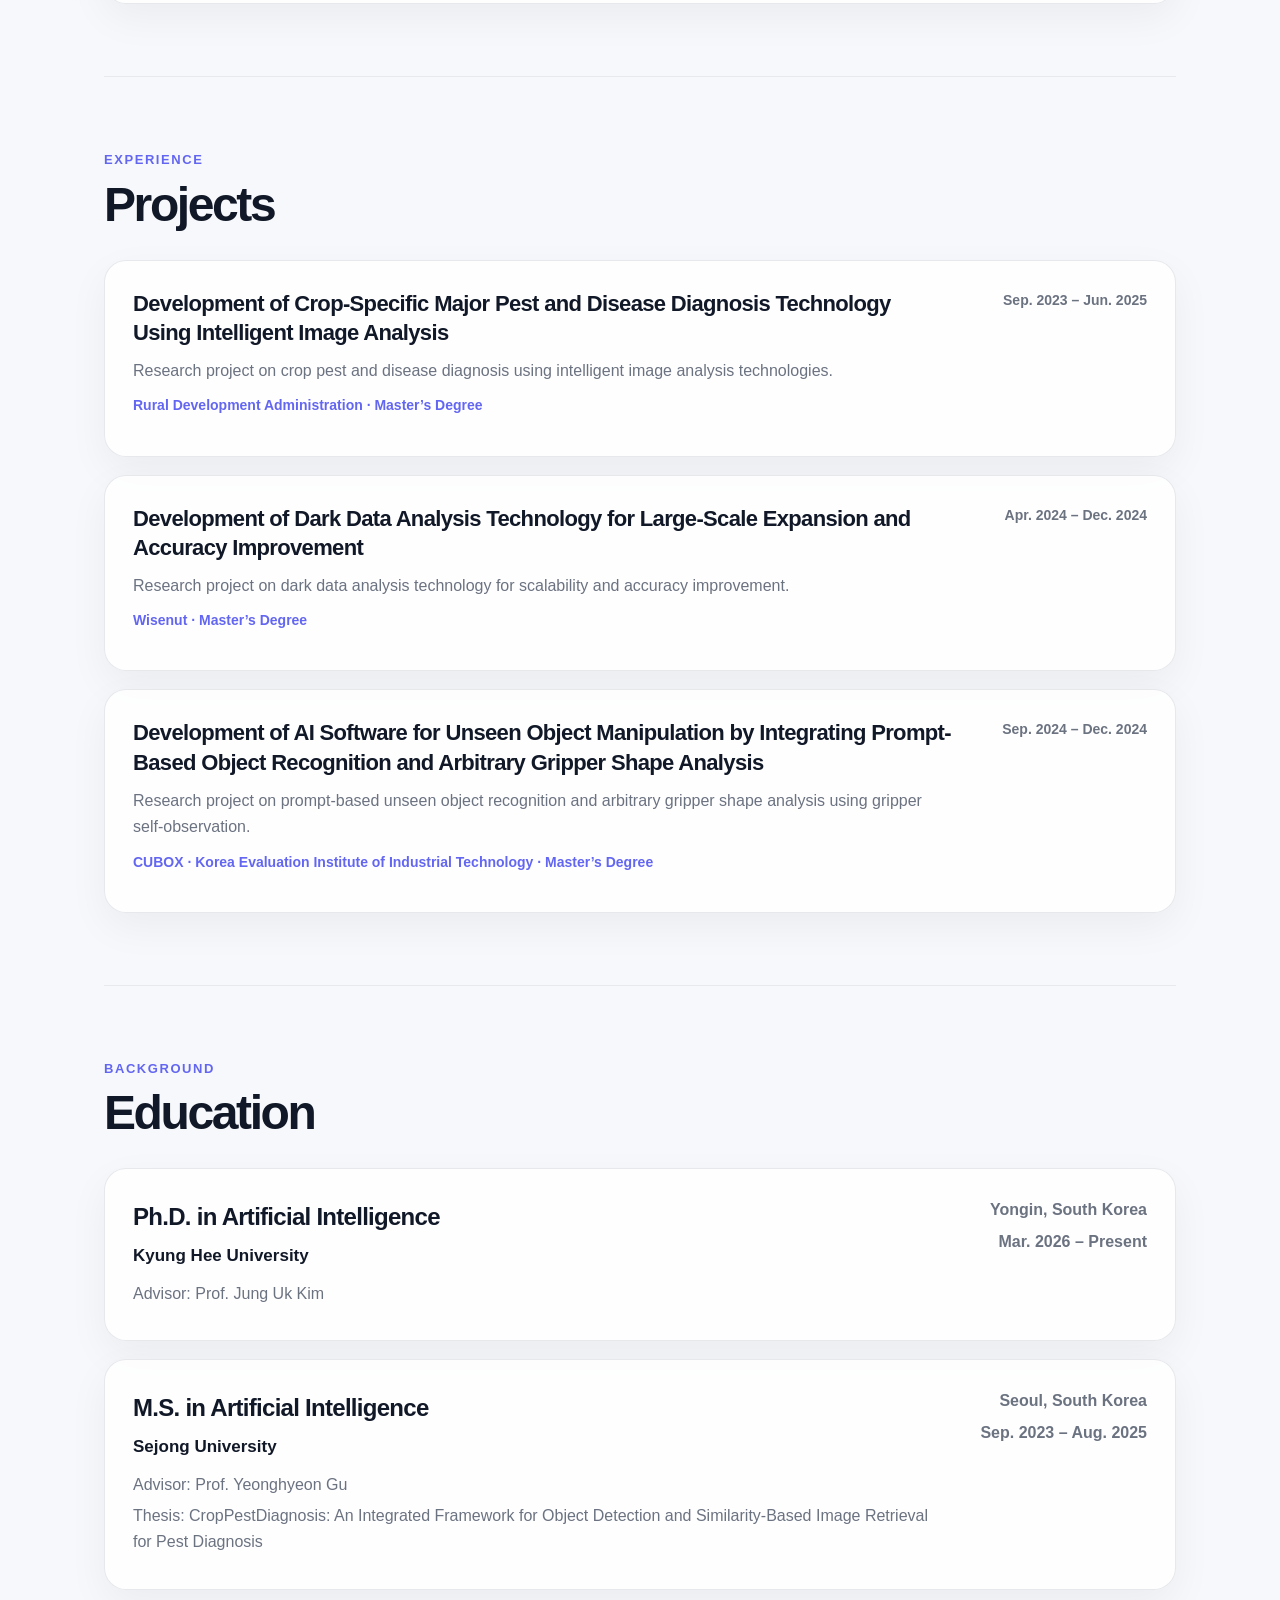
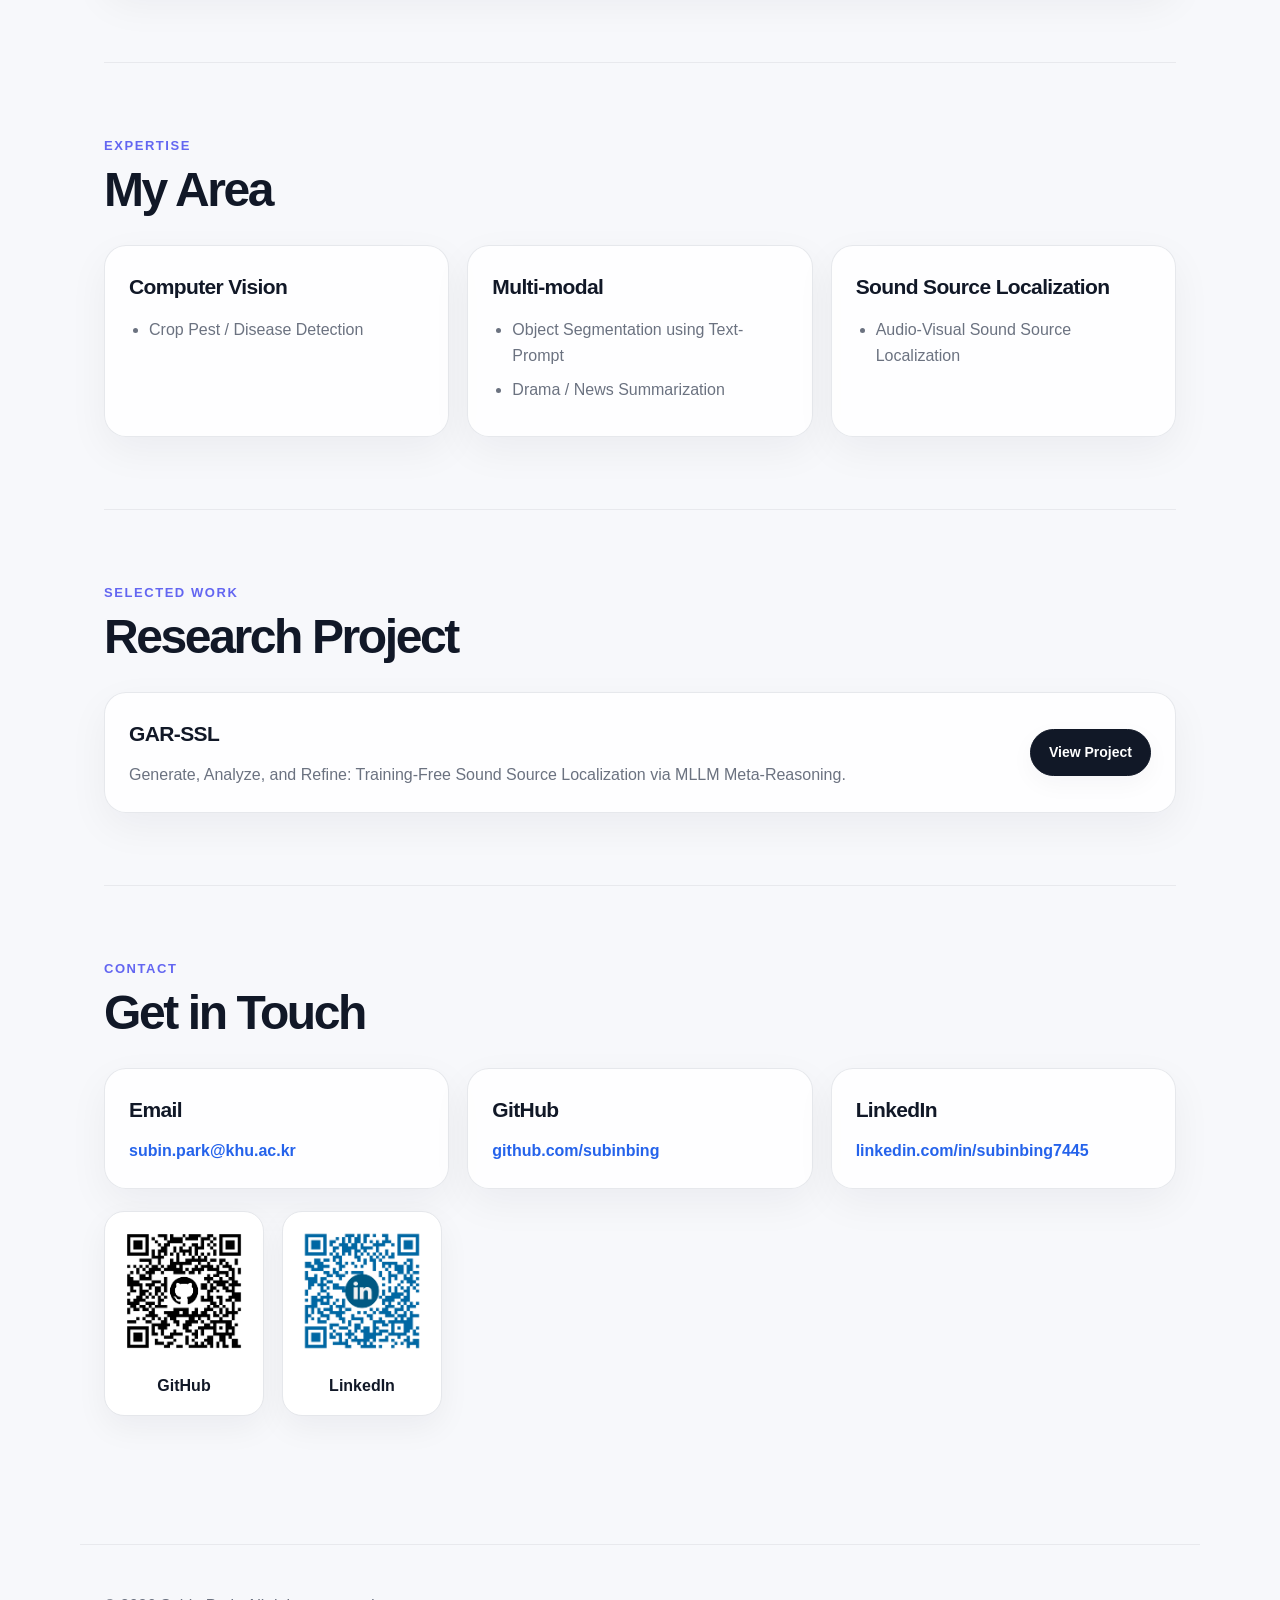
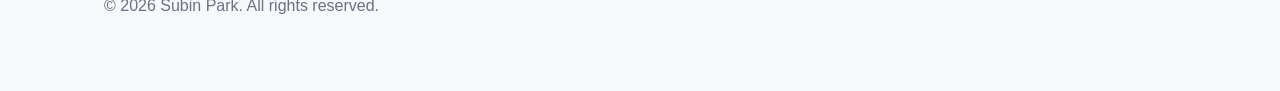
==== commit f713d0a6: "Rename 'Featured Project' to 'Research Project'" ====
--- a/index.html
+++ b/index.html
@@ -246,11 +246,11 @@
       </div>
     </section>
 
-    <!-- Featured Project -->
+    <!-- Research Project -->
     <section class="section">
       <div class="section-title">
         <span>Selected Work</span>
-        <h2>Featured Project</h2>
+        <h2>Research Project</h2>
       </div>
 
       <div class="project-card">
--- a/style.css
+++ b/style.css
@@ -535,3 +535,56 @@
     min-width: auto;
   }
 }
+.project-list {
+  display: grid;
+  gap: 18px;
+}
+
+.project-item {
+  display: grid;
+  grid-template-columns: 1fr auto;
+  gap: 24px;
+  align-items: start;
+  background: rgba(255, 255, 255, 0.82);
+  border: 1px solid rgba(229, 231, 235, 0.95);
+  border-radius: var(--radius);
+  padding: 28px;
+  box-shadow: 0 14px 40px rgba(15, 23, 42, 0.05);
+}
+
+.project-content h3 {
+  margin: 0 0 10px;
+  font-size: 22px;
+  line-height: 1.35;
+  letter-spacing: -0.03em;
+}
+
+.project-content p {
+  margin: 0 0 10px;
+  color: var(--muted);
+}
+
+.project-meta {
+  color: #6366f1 !important;
+  font-weight: 800;
+  font-size: 14px;
+}
+
+.project-date {
+  min-width: 170px;
+  text-align: right;
+  color: var(--muted);
+  font-weight: 800;
+  font-size: 14px;
+}
+
+@media (max-width: 900px) {
+  .project-item {
+    grid-template-columns: 1fr;
+  }
+
+  .project-date {
+    min-width: auto;
+    text-align: left;
+  }
+}
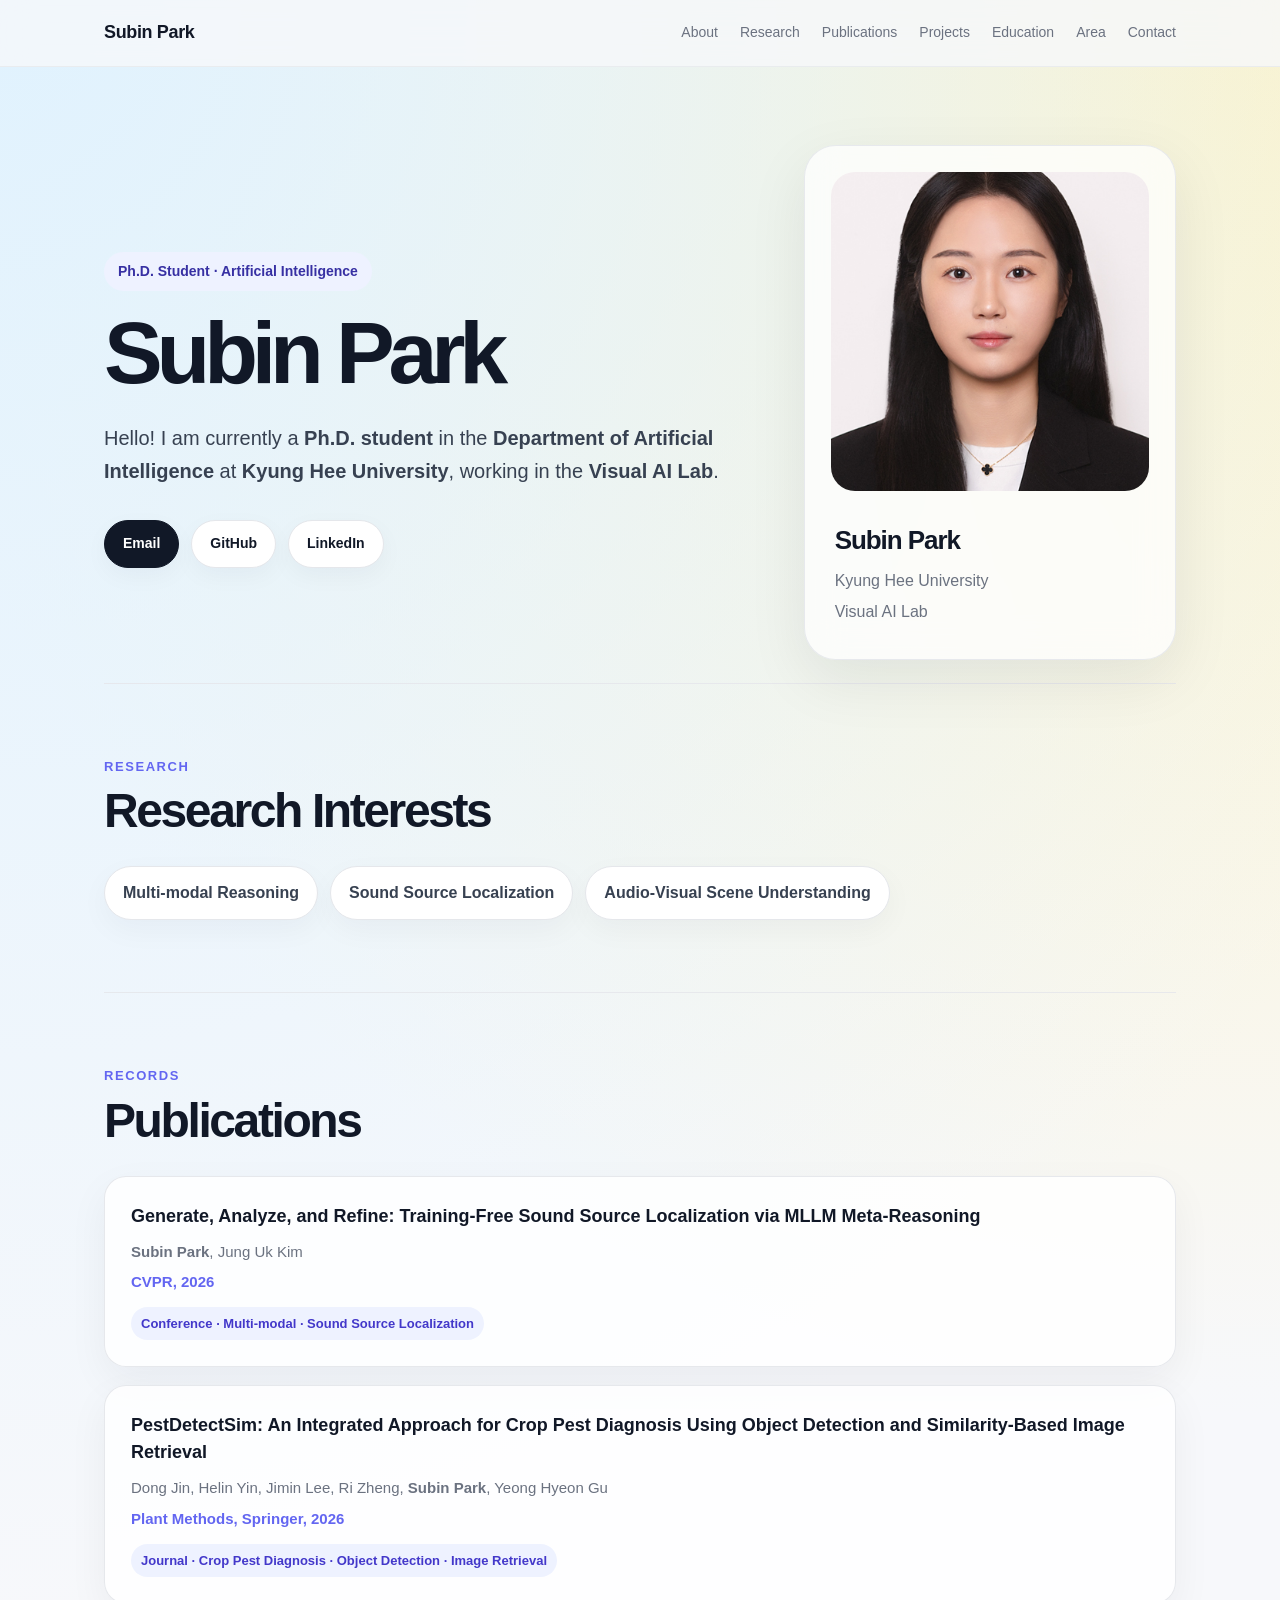
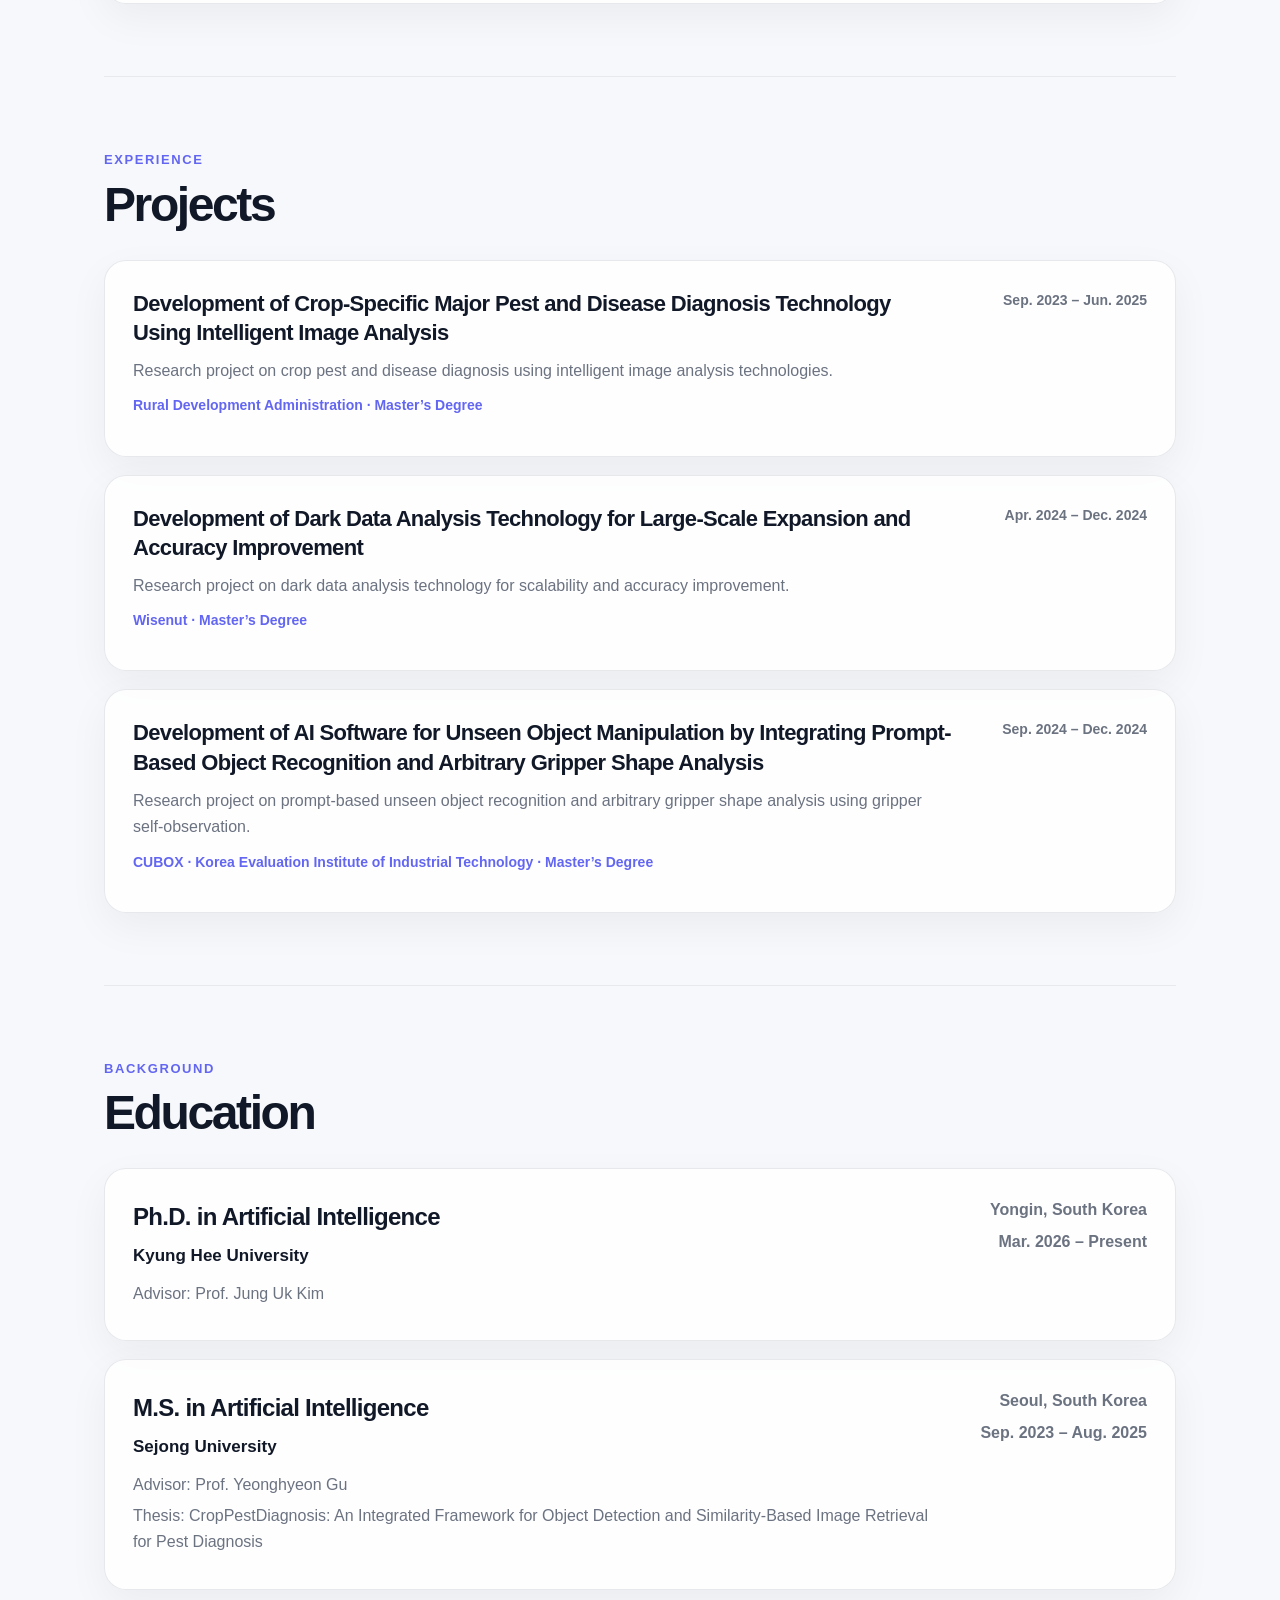
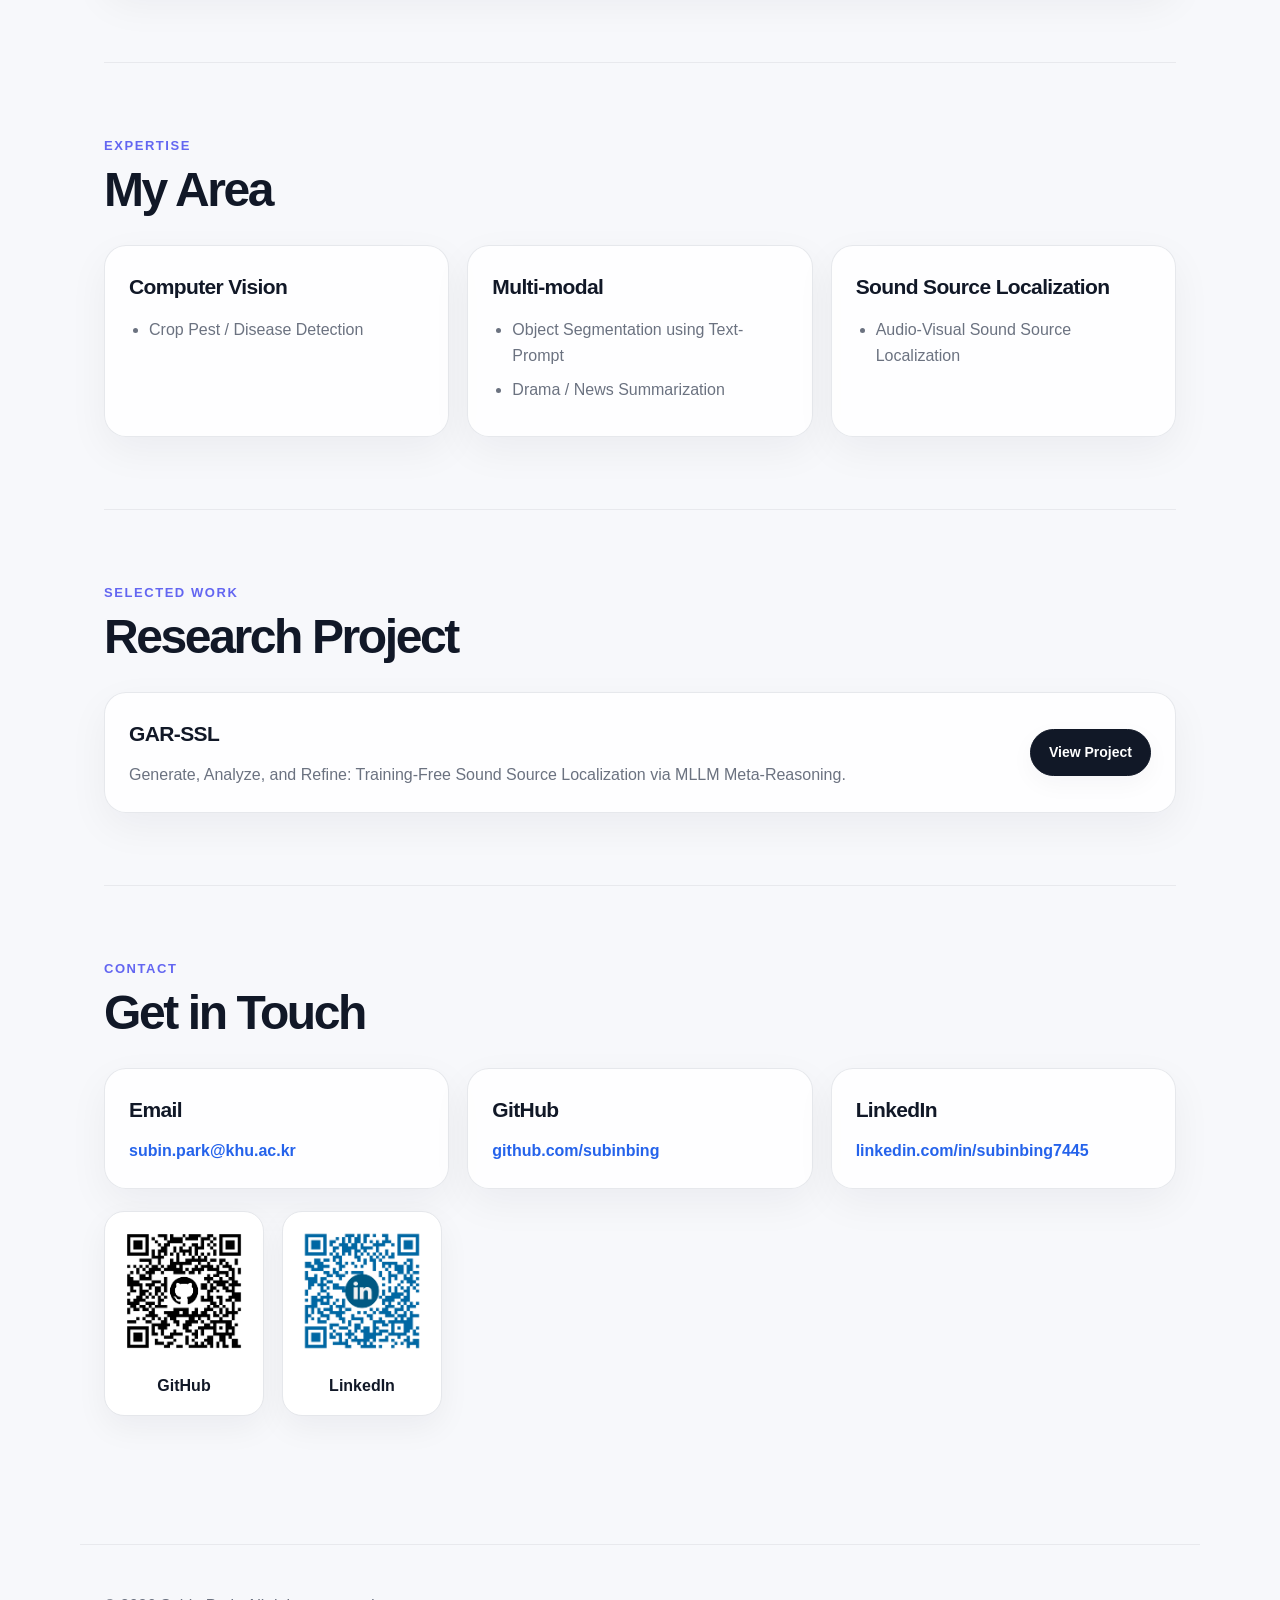
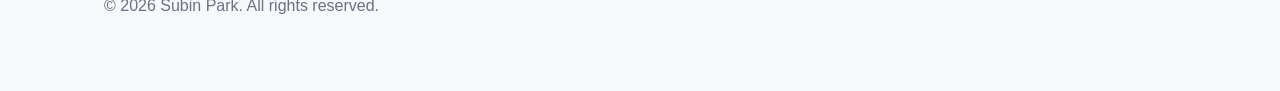
==== commit 7c7f96d2: "Reorder authors in publication section" ====
--- a/index.html
+++ b/index.html
@@ -81,7 +81,7 @@
             Generate, Analyze, and Refine: Training-Free Sound Source Localization via MLLM Meta-Reasoning
           </p>
           <p class="pub-authors">
-            Jung Uk Kim, <strong>Subin Park</strong>
+            <strong>Subin Park</strong>, Jung Uk Kim
           </p>
           <p class="pub-venue">
             CVPR, 2026
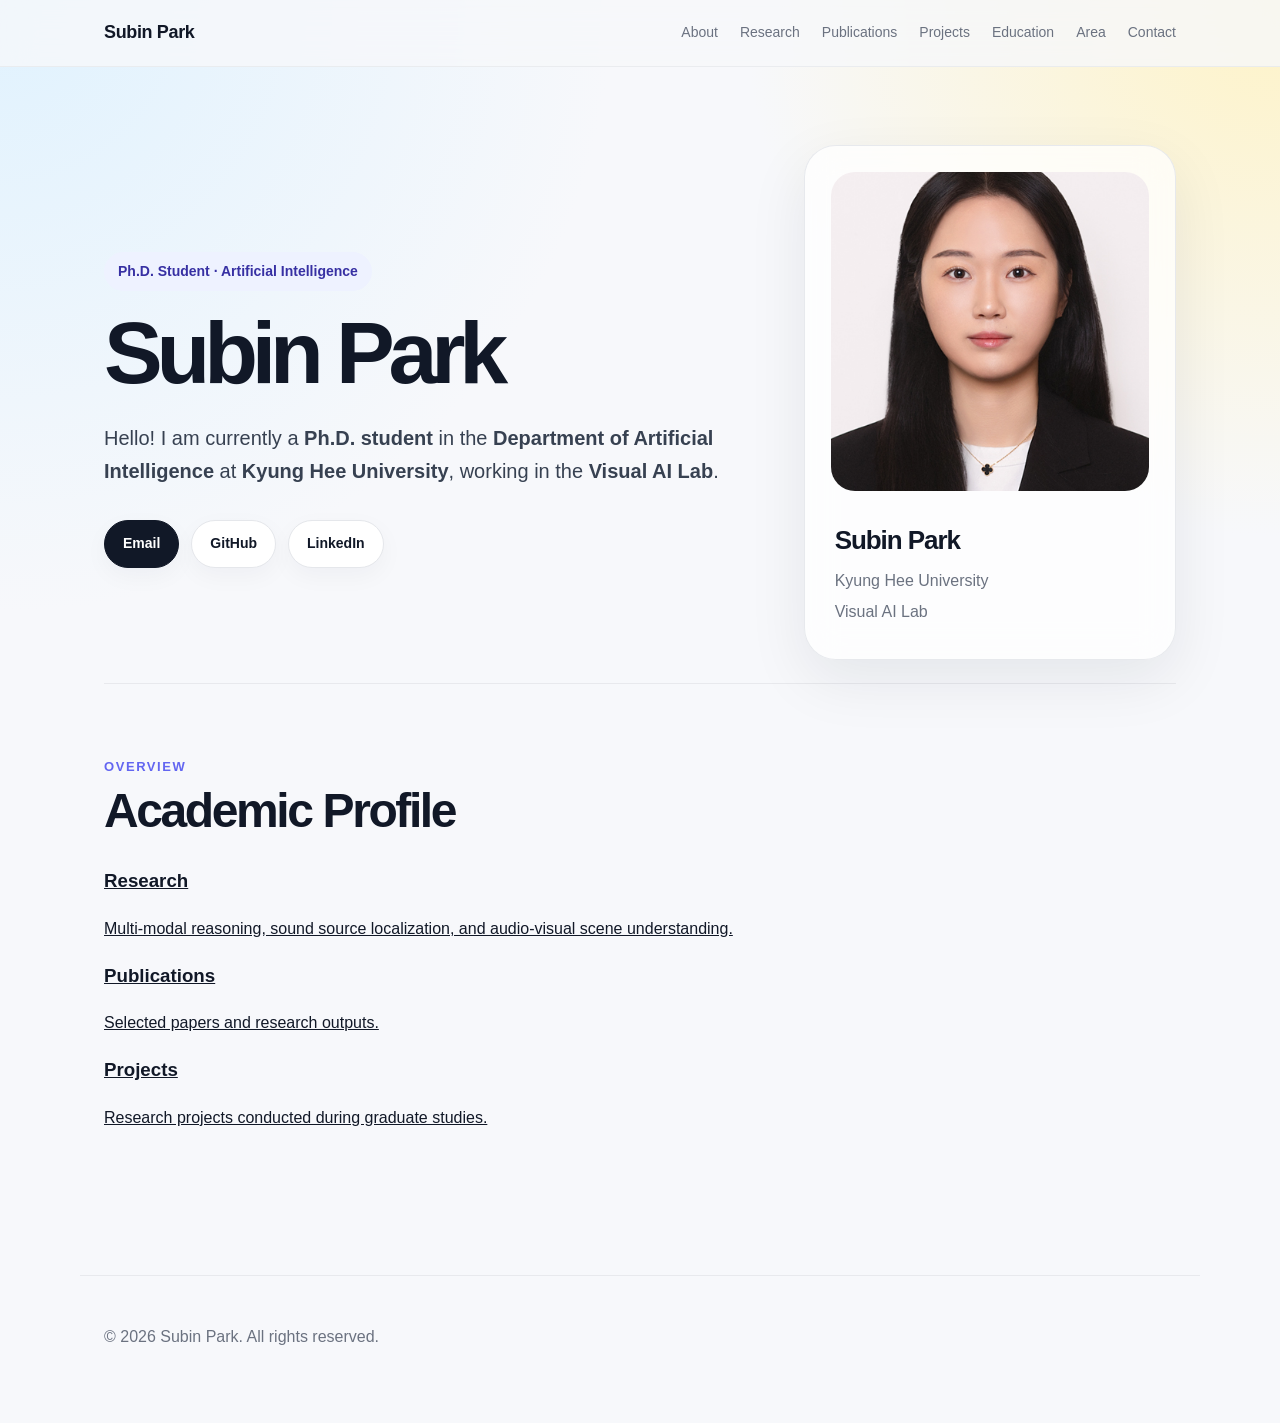
==== commit 6b135528: "Update index.html" ====
--- a/index.html
+++ b/index.html
@@ -10,22 +10,22 @@
 <body>
   <header class="site-header">
     <nav class="nav">
-      <a href="#about" class="logo">Subin Park</a>
+      <a href="index.html" class="logo">Subin Park</a>
       <div class="nav-links">
-        <a href="#about">About</a>
-        <a href="#research">Research</a>
-        <a href="#publications">Publications</a>
-        <a href="#projects">Projects</a>
-        <a href="#education">Education</a>
-        <a href="#area">Area</a>
-        <a href="#contact">Contact</a>
+        <a href="index.html">About</a>
+        <a href="research.html">Research</a>
+        <a href="publications.html">Publications</a>
+        <a href="projects.html">Projects</a>
+        <a href="education.html">Education</a>
+        <a href="area.html">Area</a>
+        <a href="contact.html">Contact</a>
       </div>
     </nav>
   </header>
 
   <main>
     <!-- Hero -->
-    <section id="about" class="hero">
+    <section class="hero">
       <div class="hero-text">
         <p class="eyebrow">Ph.D. Student · Artificial Intelligence</p>
         <h1>Subin Park</h1>
@@ -54,253 +54,28 @@
       </div>
     </section>
 
-    <!-- Research Interests -->
-    <section id="research" class="section">
+    <!-- Preview -->
+    <section class="section">
       <div class="section-title">
-        <span>Research</span>
-        <h2>Research Interests</h2>
-      </div>
-    
-      <div class="tag-list">
-        <span>Multi-modal Reasoning</span>
-        <span>Sound Source Localization</span>
-        <span>Audio-Visual Scene Understanding</span>
-      </div>
-    </section>
-
-    <!-- Publications -->
-    <section id="publications" class="section">
-      <div class="section-title">
-        <span>Records</span>
-        <h2>Publications</h2>
+        <span>Overview</span>
+        <h2>Academic Profile</h2>
       </div>
 
-      <div class="publication-list">
-        <div class="publication-item">
-          <p class="pub-title">
-            Generate, Analyze, and Refine: Training-Free Sound Source Localization via MLLM Meta-Reasoning
-          </p>
-          <p class="pub-authors">
-            <strong>Subin Park</strong>, Jung Uk Kim
-          </p>
-          <p class="pub-venue">
-            CVPR, 2026
-          </p>
-          <p class="pub-tags">
-            Conference · Multi-modal · Sound Source Localization
-          </p>
-        </div>
+      <div class="overview-grid">
+        <a href="research.html" class="overview-card">
+          <h3>Research</h3>
+          <p>Multi-modal reasoning, sound source localization, and audio-visual scene understanding.</p>
+        </a>
 
-        <div class="publication-item">
-          <p class="pub-title">
-            PestDetectSim: An Integrated Approach for Crop Pest Diagnosis Using Object Detection and Similarity-Based Image Retrieval
-          </p>
-          <p class="pub-authors">
-            Dong Jin, Helin Yin, Jimin Lee, Ri Zheng, <strong>Subin Park</strong>, Yeong Hyeon Gu
-          </p>
-          <p class="pub-venue">
-            Plant Methods, Springer, 2026
-          </p>
-          <p class="pub-tags">
-            Journal · Crop Pest Diagnosis · Object Detection · Image Retrieval
-          </p>
-        </div>
-      </div>
-    </section>
+        <a href="publications.html" class="overview-card">
+          <h3>Publications</h3>
+          <p>Selected papers and research outputs.</p>
+        </a>
 
-    <!-- Projects -->
-    <section id="projects" class="section">
-      <div class="section-title">
-        <span>Experience</span>
-        <h2>Projects</h2>
-      </div>
-    
-      <div class="project-list">
-        <div class="project-item">
-          <div class="project-content">
-            <h3>Development of Crop-Specific Major Pest and Disease Diagnosis Technology Using Intelligent Image Analysis</h3>
-            <p>
-              Research project on crop pest and disease diagnosis using intelligent image analysis technologies.
-            </p>
-            <p class="project-meta">
-              Rural Development Administration · Master’s Degree
-            </p>
-          </div>
-    
-          <div class="project-date">
-            Sep. 2023 – Jun. 2025
-          </div>
-        </div>
-    
-        <div class="project-item">
-          <div class="project-content">
-            <h3>Development of Dark Data Analysis Technology for Large-Scale Expansion and Accuracy Improvement</h3>
-            <p>
-              Research project on dark data analysis technology for scalability and accuracy improvement.
-            </p>
-            <p class="project-meta">
-              Wisenut · Master’s Degree
-            </p>
-          </div>
-    
-          <div class="project-date">
-            Apr. 2024 – Dec. 2024
-          </div>
-        </div>
-    
-        <div class="project-item">
-          <div class="project-content">
-            <h3>Development of AI Software for Unseen Object Manipulation by Integrating Prompt-Based Object Recognition and Arbitrary Gripper Shape Analysis</h3>
-            <p>
-              Research project on prompt-based unseen object recognition and arbitrary gripper shape analysis using gripper self-observation.
-            </p>
-            <p class="project-meta">
-              CUBOX · Korea Evaluation Institute of Industrial Technology · Master’s Degree
-            </p>
-          </div>
-    
-          <div class="project-date">
-            Sep. 2024 – Dec. 2024
-          </div>
-        </div>
-      </div>
-    </section>
-
-    <!-- Education -->
-    <section id="education" class="section">
-      <div class="section-title">
-        <span>Background</span>
-        <h2>Education</h2>
-      </div>
-    
-      <div class="education-list">
-        <div class="education-item">
-          <div class="education-main">
-            <div>
-              <h3>Ph.D. in Artificial Intelligence</h3>
-              <p class="education-school">Kyung Hee University</p>
-              <p class="education-detail">
-                Advisor: Prof. Jung Uk Kim
-              </p>
-            </div>
-    
-            <div class="education-meta">
-              <p>Yongin, South Korea</p>
-              <p>Mar. 2026 – Present</p>
-            </div>
-          </div>
-        </div>
-    
-        <div class="education-item">
-          <div class="education-main">
-            <div>
-              <h3>M.S. in Artificial Intelligence</h3>
-              <p class="education-school">Sejong University</p>
-              <p class="education-detail">
-                Advisor: Prof. Yeonghyeon Gu
-              </p>
-              <p class="education-detail">
-                Thesis: CropPestDiagnosis: An Integrated Framework for Object Detection and
-                Similarity-Based Image Retrieval for Pest Diagnosis
-              </p>
-            </div>
-    
-            <div class="education-meta">
-              <p>Seoul, South Korea</p>
-              <p>Sep. 2023 – Aug. 2025</p>
-            </div>
-          </div>
-        </div>
-      </div>
-    </section>
-    
-    <!-- My Area -->
-    <section id="area" class="section">
-      <div class="section-title">
-        <span>Expertise</span>
-        <h2>My Area</h2>
-      </div>
-
-      <div class="area-grid">
-        <div class="area-card">
-          <h3>Computer Vision</h3>
-          <ul>
-            <li>Crop Pest / Disease Detection</li>
-          </ul>
-        </div>
-
-        <div class="area-card">
-          <h3>Multi-modal</h3>
-          <ul>
-            <li>Object Segmentation using Text-Prompt</li>
-            <li>Drama / News Summarization</li>
-          </ul>
-        </div>
-
-        <div class="area-card">
-          <h3>Sound Source Localization</h3>
-          <ul>
-            <li>Audio-Visual Sound Source Localization</li>
-          </ul>
-        </div>
-      </div>
-    </section>
-
-    <!-- Research Project -->
-    <section class="section">
-      <div class="section-title">
-        <span>Selected Work</span>
-        <h2>Research Project</h2>
-      </div>
-
-      <div class="project-card">
-        <div>
-          <h3>GAR-SSL</h3>
-          <p>
-            Generate, Analyze, and Refine: Training-Free Sound Source Localization
-            via MLLM Meta-Reasoning.
-          </p>
-        </div>
-        <a href="https://visualaikhu.github.io/GAR-SSL/" target="_blank" class="button primary">
-          View Project
+        <a href="projects.html" class="overview-card">
+          <h3>Projects</h3>
+          <p>Research projects conducted during graduate studies.</p>
         </a>
-      </div>
-    </section>
-
-    <!-- Contact -->
-    <section id="contact" class="section contact-section">
-      <div class="section-title">
-        <span>Contact</span>
-        <h2>Get in Touch</h2>
-      </div>
-
-      <div class="contact-grid">
-        <div class="contact-card">
-          <h3>Email</h3>
-          <a href="mailto:subin.park@khu.ac.kr">subin.park@khu.ac.kr</a>
-        </div>
-
-        <div class="contact-card">
-          <h3>GitHub</h3>
-          <a href="https://github.com/subinbing" target="_blank">github.com/subinbing</a>
-        </div>
-
-        <div class="contact-card">
-          <h3>LinkedIn</h3>
-          <a href="https://www.linkedin.com/in/subinbing7445/" target="_blank">linkedin.com/in/subinbing7445</a>
-        </div>
-      </div>
-
-      <div class="qr-grid">
-        <div class="qr-card">
-          <img src="assets/qr-code-github.png" alt="GitHub QR Code" />
-          <p>GitHub</p>
-        </div>
-
-        <div class="qr-card">
-          <img src="assets/qr-code-linkedin.png" alt="LinkedIn QR Code" />
-          <p>LinkedIn</p>
-        </div>
       </div>
     </section>
   </main>
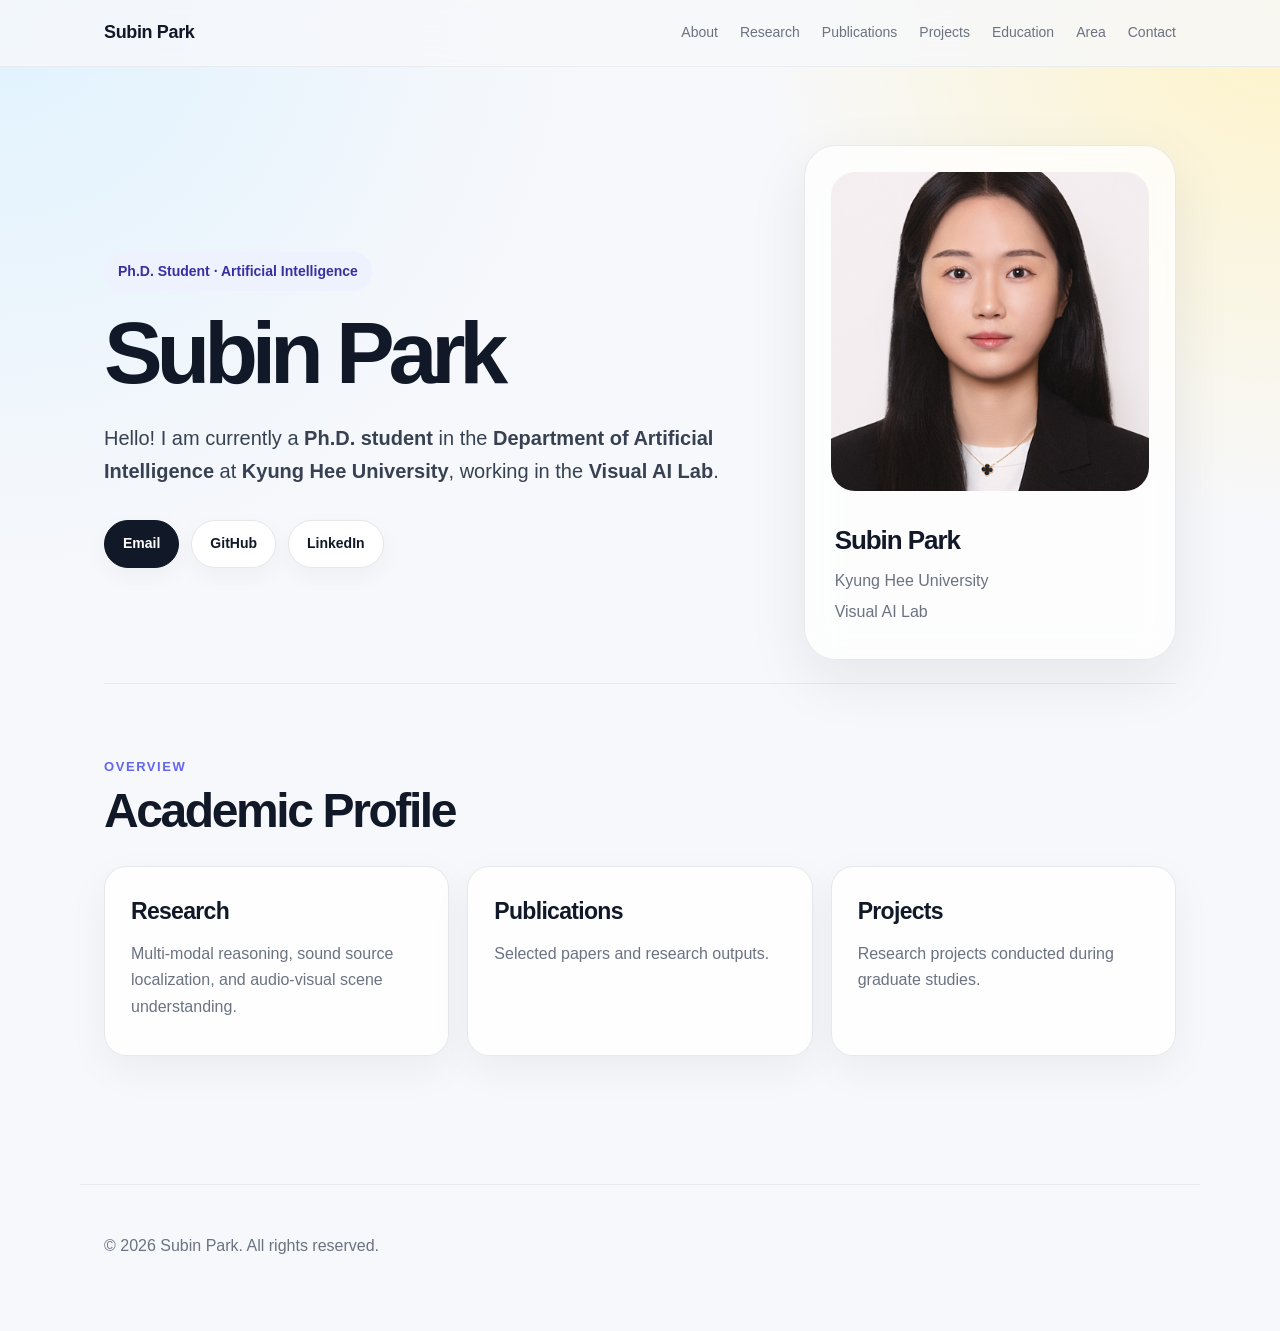
==== commit b3985bbc: "Update index.html" ====
--- a/index.html
+++ b/index.html
@@ -5,6 +5,16 @@
   <meta name="viewport" content="width=device-width, initial-scale=1.0" />
   <title>Subin Park</title>
   <link rel="stylesheet" href="style.css" />
+
+  <!-- Google tag (gtag.js) -->
+  <script async src="https://www.googletagmanager.com/gtag/js?id=G-XXXXXXXXXX"></script>
+  <script>
+    window.dataLayer = window.dataLayer || [];
+    function gtag(){dataLayer.push(arguments);}
+    gtag('js', new Date());
+
+    gtag('config', 'G-XXXXXXXXXX');
+  </script>
 </head>
 
 <body>
--- a/style.css
+++ b/style.css
@@ -431,51 +431,6 @@
   }
 }
 
-.publication-list {
-  display: grid;
-  gap: 18px;
-}
-
-.publication-item {
-  background: rgba(255, 255, 255, 0.82);
-  border: 1px solid rgba(229, 231, 235, 0.95);
-  border-radius: var(--radius);
-  padding: 26px;
-  box-shadow: 0 14px 40px rgba(15, 23, 42, 0.05);
-}
-
-.pub-title {
-  color: var(--text) !important;
-  font-weight: 800;
-  font-size: 18px;
-  line-height: 1.5;
-  margin: 0 0 10px !important;
-}
-
-.pub-authors {
-  font-size: 15px;
-  margin: 0 0 6px !important;
-  color: var(--muted);
-}
-
-.pub-venue {
-  font-size: 15px;
-  color: #6366f1 !important;
-  font-weight: 800;
-  margin: 0 0 8px !important;
-}
-
-.pub-tags {
-  display: inline-block;
-  margin: 4px 0 0 !important;
-  padding: 6px 10px;
-  border-radius: 999px;
-  background: #eef2ff;
-  color: #4338ca !important;
-  font-size: 13px;
-  font-weight: 700;
-}
-
 .education-list {
   display: grid;
   gap: 18px;
@@ -535,6 +490,7 @@
     min-width: auto;
   }
 }
+
 .project-list {
   display: grid;
   gap: 18px;
@@ -588,3 +544,133 @@
     text-align: left;
   }
 }
+
+.page-section {
+  min-height: 70vh;
+  padding-top: 96px;
+}
+
+.overview-grid {
+  display: grid;
+  grid-template-columns: repeat(3, 1fr);
+  gap: 18px;
+}
+
+.overview-card {
+  display: block;
+  min-height: 190px;
+  background: rgba(255, 255, 255, 0.82);
+  border: 1px solid rgba(229, 231, 235, 0.95);
+  border-radius: var(--radius);
+  padding: 26px;
+  box-shadow: 0 14px 40px rgba(15, 23, 42, 0.05);
+  text-decoration: none;
+  transition: transform 0.2s ease, box-shadow 0.2s ease;
+}
+
+.overview-card:hover {
+  transform: translateY(-4px);
+  box-shadow: var(--shadow);
+}
+
+.overview-card h3 {
+  margin: 0 0 10px;
+  font-size: 23px;
+  letter-spacing: -0.03em;
+}
+
+.overview-card p {
+  margin: 0;
+  color: var(--muted);
+}
+
+@media (max-width: 900px) {
+  .overview-grid {
+    grid-template-columns: 1fr;
+  }
+}
+
+/* Publications */
+
+.publication-list {
+  display: grid;
+  gap: 18px;
+}
+
+.publication-item {
+  background: rgba(255, 255, 255, 0.82);
+  border: 1px solid rgba(229, 231, 235, 0.95);
+  border-radius: var(--radius);
+  padding: 28px;
+  box-shadow: 0 14px 40px rgba(15, 23, 42, 0.05);
+  display: grid;
+  grid-template-columns: 1fr 260px;
+  gap: 28px;
+  align-items: center;
+}
+
+.pub-title {
+  color: var(--text);
+  font-weight: 800;
+  font-size: 20px;
+  line-height: 1.45;
+  letter-spacing: -0.03em;
+  margin: 0 0 10px;
+}
+
+.pub-authors {
+  font-size: 15px;
+  color: var(--muted);
+  margin: 0 0 6px;
+}
+
+.pub-venue {
+  font-size: 15px;
+  color: #6366f1;
+  font-weight: 800;
+  margin: 0 0 10px;
+}
+
+.pub-tags {
+  display: inline-block;
+  padding: 7px 12px;
+  border-radius: 999px;
+  background: #eef2ff;
+  color: #4338ca;
+  font-size: 13px;
+  font-weight: 700;
+}
+
+.pub-figure img {
+  width: 100%;
+  border-radius: 14px;
+  border: 1px solid rgba(229, 231, 235, 0.95);
+  display: block;
+  object-fit: cover;
+  aspect-ratio: 4 / 3;
+}
+
+@media (max-width: 900px) {
+  .publication-item {
+    grid-template-columns: 1fr;
+  }
+}
+
+.pub-tags.submitted {
+  background: #fef3c7;
+  color: #92400e;
+}
+
+.pub-tags.inprep {
+  background: #f0fdf4;
+  color: #166534;
+}
+
+.edu-logo {
+  width: 100%;
+  max-width: 160px;
+  height: auto;
+  object-fit: contain;
+  margin-top: 14px;
+  border-radius: 10px;
+}
